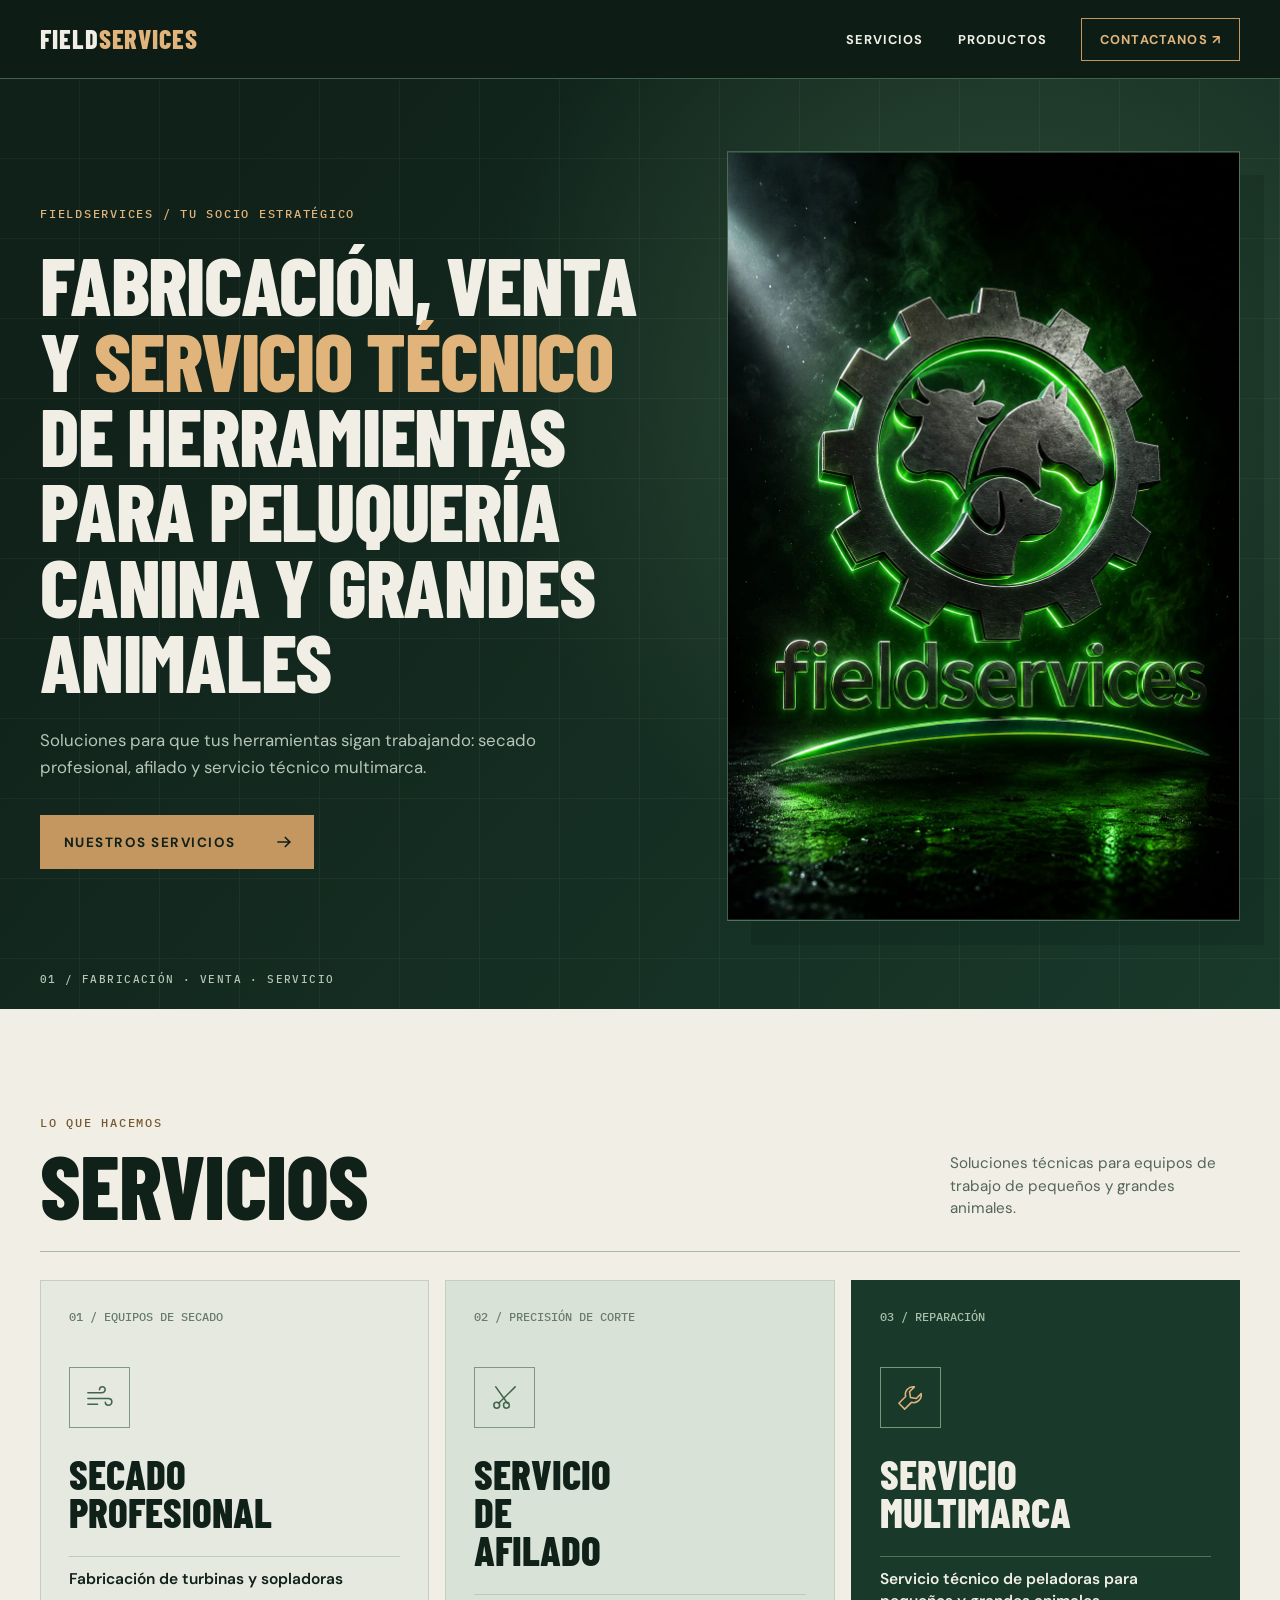
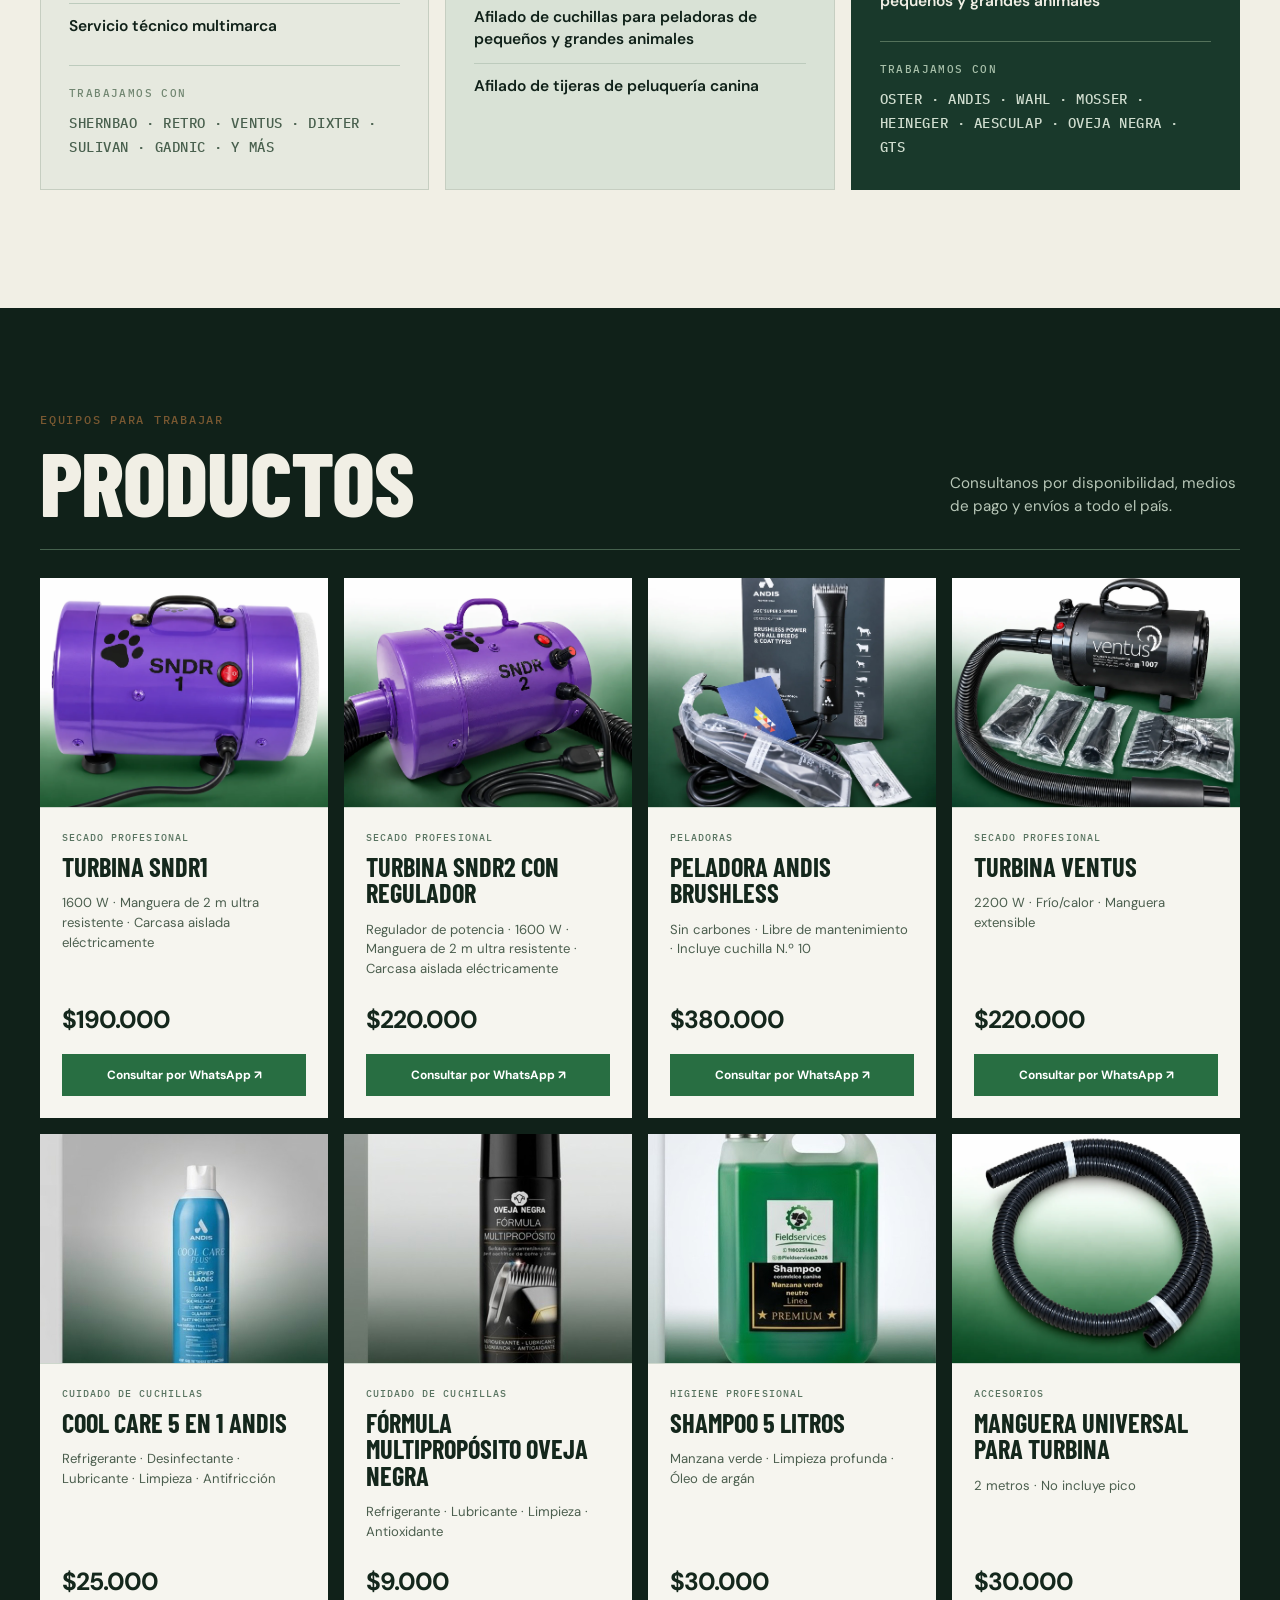
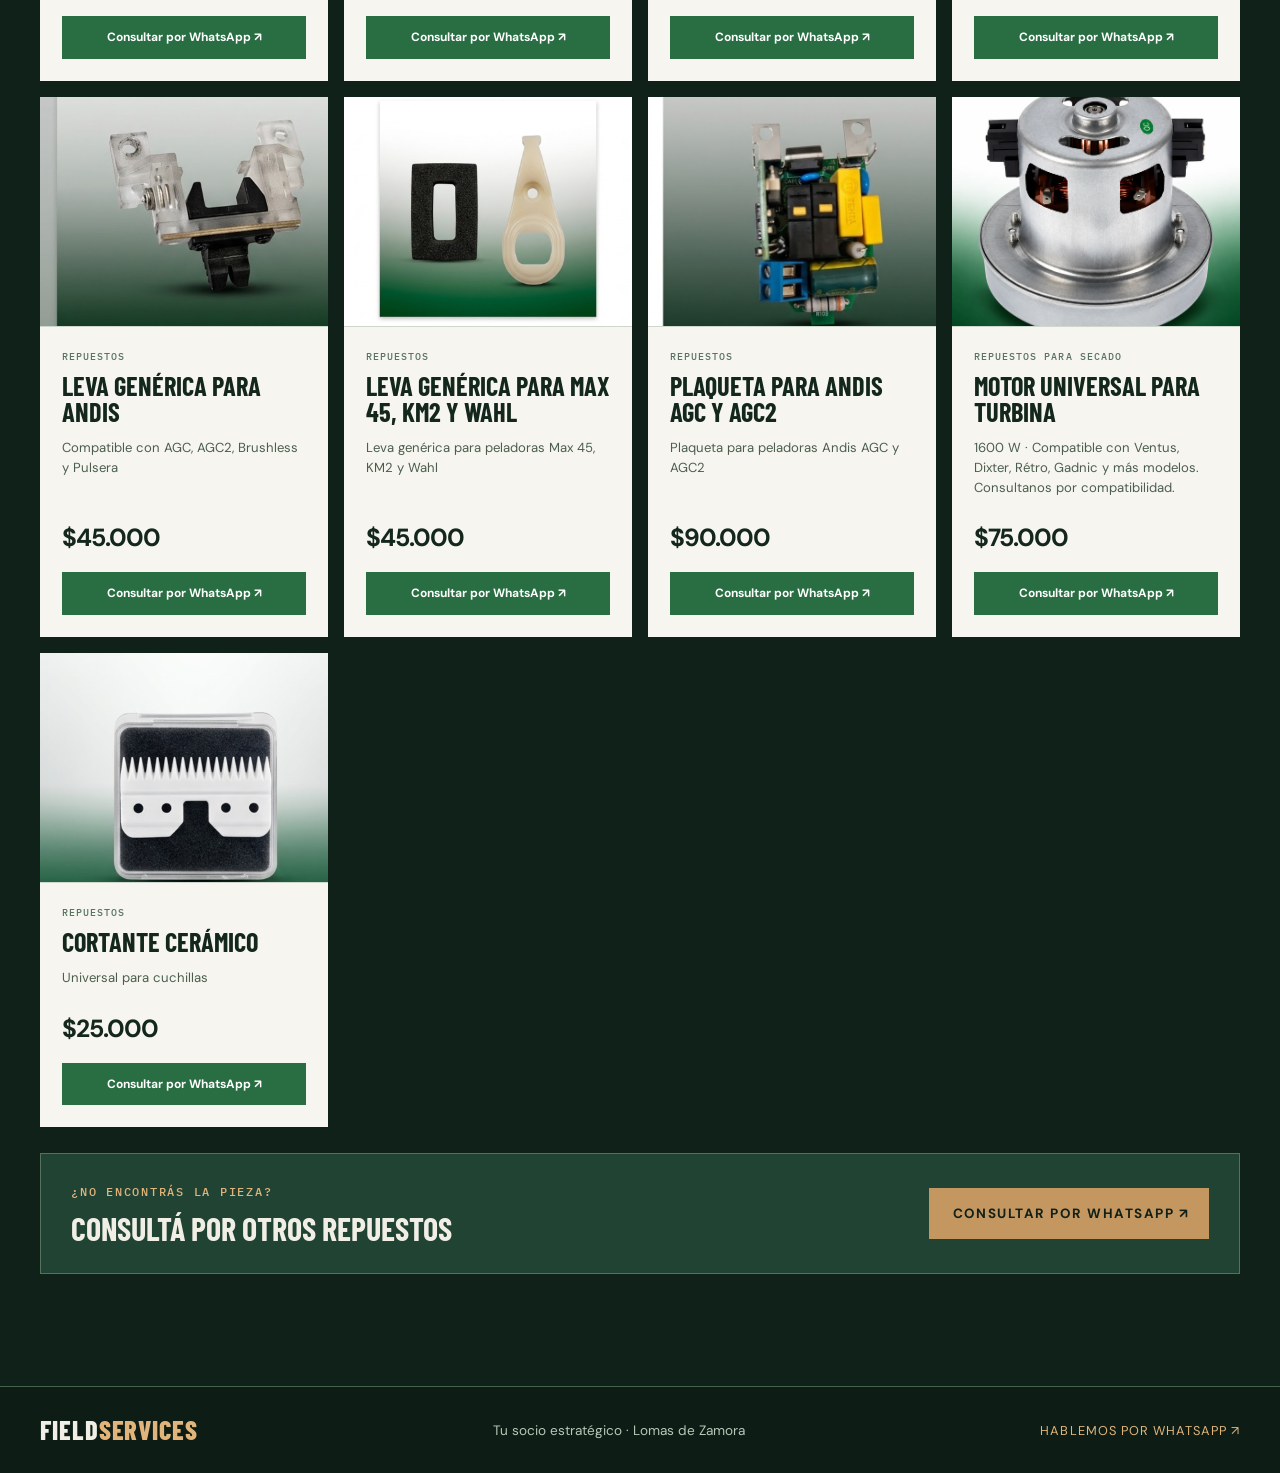
==== index.html @ 1db8ddbd "Verify FieldServices in Google Search Console" ====
<!doctype html>
<html lang="es-AR">
<head>
  <meta charset="utf-8">
  <meta name="viewport" content="width=device-width, initial-scale=1">
  <meta name="theme-color" content="#102119">
  <meta name="google-site-verification" content="t0b2E0wayZeg26c7RAsmkzkq_5gAeW8UDKBLCwWuBLI">
  <meta name="description" content="FieldServices en Lomas de Zamora: fabricación y venta de turbinas, afilado de cuchillas y tijeras, servicio técnico multimarca y productos para peluquería canina y grandes animales.">
  <title>FieldServices | Turbinas, afilado y servicio técnico en Lomas de Zamora</title>
  <link rel="canonical" href="https://fieldservicestaller.ar/">
  <meta property="og:type" content="website">
  <meta property="og:locale" content="es_AR">
  <meta property="og:site_name" content="FieldServices">
  <meta property="og:title" content="FieldServices — Tu socio estratégico">
  <meta property="og:description" content="Turbinas, afilado, servicio técnico multimarca y herramientas para peluquería canina y grandes animales.">
  <meta property="og:url" content="https://fieldservicestaller.ar/">
  <meta property="og:image" content="https://fieldservicestaller.ar/preview/hero-fieldservices.jpg">
  <link rel="preconnect" href="https://fonts.googleapis.com">
  <link rel="preconnect" href="https://fonts.gstatic.com" crossorigin>
  <link href="https://fonts.googleapis.com/css2?family=Barlow+Condensed:wght@500;600;700;800&family=DM+Sans:wght@400;500;600;700&family=IBM+Plex+Mono:wght@400;500&display=swap" rel="stylesheet">
  <style>
    :root{--dark:#102119;--forest:#18352a;--forest-2:#214334;--line:#45614d;--cream:#f1efe5;--muted:#b7c6b7;--copper:#c49760;--copper-light:#e0b47b;--wrap:1200px}
    *{box-sizing:border-box}html{scroll-behavior:smooth;scroll-padding-top:78px}body{margin:0;background:var(--dark);color:var(--cream);font-family:"DM Sans",sans-serif;-webkit-font-smoothing:antialiased}a{color:inherit;text-decoration:none}button{font:inherit}::selection{background:var(--copper);color:var(--dark)}
    .wrap{width:min(var(--wrap),calc(100% - 48px));margin:auto}.eyebrow{font:500 .73rem/1.4 "IBM Plex Mono",monospace;letter-spacing:.15em;text-transform:uppercase;color:var(--copper-light)}
    .site-header{position:sticky;top:0;z-index:50;background:#0d1d16;border-bottom:1px solid var(--line)}.header-inner{min-height:78px;display:flex;align-items:center;justify-content:space-between;gap:20px}.brand{font:800 1.65rem/1 "Barlow Condensed",sans-serif;letter-spacing:.035em;text-transform:uppercase}.brand span{color:var(--copper-light)}.header-right{display:flex;align-items:center;gap:34px}.header-right a{font-size:.8rem;font-weight:700;letter-spacing:.09em;text-transform:uppercase}.header-right a:hover{color:var(--copper-light)}.header-right .header-contact{border:1px solid var(--copper);padding:12px 18px;color:var(--copper-light)}
    .hero{overflow:hidden;position:relative;background:radial-gradient(circle at 78% 32%,#2d4b37 0%,transparent 44%),linear-gradient(130deg,#102119 15%,#19392b 100%)}.hero::before{content:"";position:absolute;inset:0;opacity:.12;background-image:linear-gradient(90deg,transparent 99%,var(--cream) 100%),linear-gradient(transparent 99%,var(--cream) 100%);background-size:80px 80px;pointer-events:none}.hero-inner{position:relative;display:grid;grid-template-columns:minmax(0,1.1fr) minmax(0,.9fr);gap:5%;align-items:center;min-height:640px;padding-block:72px 88px}.hero-copy{position:relative;z-index:1}.hero h1{font:800 clamp(3.1rem,6.4vw,6.5rem)/.92 "Barlow Condensed",sans-serif;letter-spacing:-.015em;text-transform:uppercase;max-width:760px;margin:23px 0 29px;text-wrap:balance}.hero h1 em{font-style:normal;color:var(--copper-light)}.hero-sub{font-size:1.05rem;color:var(--muted);max-width:48ch;line-height:1.6;margin:0 0 34px}.button{display:inline-flex;align-items:center;justify-content:space-between;gap:38px;background:var(--copper);color:var(--dark);padding:17px 20px 17px 24px;font-size:.84rem;font-weight:700;letter-spacing:.11em;text-transform:uppercase;transition:background .2s,transform .2s,box-shadow .2s}.button:hover{background:var(--copper-light);transform:translateY(-4px);box-shadow:0 12px 25px #0003}.button svg{width:20px;height:20px}.hero-visual{position:relative;aspect-ratio:2/3;min-height:400px;border:1px solid #77907888;overflow:hidden;background:linear-gradient(150deg,#274c38,#12261d 70%);box-shadow:24px 24px 0 #0a1c1540}.hero-visual::before,.hero-visual::after{content:"";position:absolute;border:1px solid #b8925f55;border-radius:50%;width:78%;aspect-ratio:1;left:11%;top:8%;animation:orbit 18s linear infinite}.hero-visual::after{width:55%;left:22.5%;top:20%;animation-duration:13s;animation-direction:reverse}.hero-visual img{width:100%;height:100%;object-fit:contain;display:block;position:relative;z-index:2}.hero-index{position:absolute;bottom:23px;left:0;font:500 .68rem "IBM Plex Mono",monospace;letter-spacing:.13em;color:var(--muted)}
    .services{padding:102px 0 118px;background:var(--cream);color:var(--dark)}.section-head{display:flex;justify-content:space-between;align-items:end;gap:30px;border-bottom:1px solid #a9b7a8;padding-bottom:27px;margin-bottom:28px}.section-head .eyebrow{color:#795831}.section-head h2{font:800 clamp(3.3rem,7vw,6.5rem)/.9 "Barlow Condensed",sans-serif;text-transform:uppercase;letter-spacing:-.01em;margin:12px 0 0}.section-head p{max-width:29ch;margin:0 0 4px;color:#536459;font-size:.95rem;line-height:1.5}.cards{display:grid;grid-template-columns:repeat(3,minmax(0,1fr));gap:16px}.card{position:relative;min-height:510px;background:#e6e9df;border:1px solid #c6cec1;padding:28px 28px 30px;display:flex;flex-direction:column;overflow:hidden;transition:transform .28s,background .28s,box-shadow .28s}.card:hover{transform:translateY(-8px);background:#dfe6d9;box-shadow:0 20px 35px #1e3a2920}.card::before{content:"";position:absolute;top:0;left:0;right:100%;height:5px;background:var(--copper);transition:right .45s}.card:hover::before{right:0}.card-no{font:500 .76rem "IBM Plex Mono",monospace;color:#687c69}.card-icon{width:61px;height:61px;border:1px solid #809780;display:grid;place-items:center;margin:43px 0 27px;color:#42654c}.card-icon svg{width:31px;height:31px;fill:none;stroke:currentColor;stroke-width:1.6;stroke-linecap:round;stroke-linejoin:round}.card h3{font:800 clamp(2.35rem,3.2vw,3.35rem)/.93 "Barlow Condensed",sans-serif;text-transform:uppercase;margin:0 0 25px;max-width:9ch}.service-lines{list-style:none;margin:0;padding:0}.service-lines li{border-top:1px solid #bdcbbd;padding:12px 0;font-size:.97rem;font-weight:600;line-height:1.4}.brands{border-top:1px solid #bdcbbd;margin-top:auto;padding-top:20px}.brands-label{display:block;font:500 .67rem "IBM Plex Mono",monospace;letter-spacing:.13em;text-transform:uppercase;color:#718671;margin-bottom:11px}.brands p{font:500 .86rem/1.75 "IBM Plex Mono",monospace;text-transform:uppercase;letter-spacing:.04em;color:#49604e;margin:0}.card:nth-child(2){background:#d9e2d6}.card:nth-child(3){background:#19392b;color:var(--cream);border-color:#19392b}.card:nth-child(3):hover{background:#244936}.card:nth-child(3) .card-no,.card:nth-child(3) .brands-label{color:#a8c0aa}.card:nth-child(3) .card-icon{border-color:#77967b;color:var(--copper-light)}.card:nth-child(3) .service-lines li,.card:nth-child(3) .brands{border-color:#54725b}.card:nth-child(3) .brands p{color:#d0ddcf}
    .products{padding:100px 0 112px;background:#102119;color:var(--cream)}.products .section-head{border-color:#45614d}.products .section-head p{color:var(--muted)}.product-grid{display:grid;grid-template-columns:repeat(4,minmax(0,1fr));gap:16px}.product{display:flex;flex-direction:column;background:#f6f5ef;color:#14271c;min-width:0;transition:transform .25s,box-shadow .25s}.product:hover{transform:translateY(-7px);box-shadow:0 18px 35px #0005}.product-media{height:230px;display:grid;place-items:center;position:relative;overflow:hidden;background:radial-gradient(circle at 70% 25%,#ecf1e7,#d9e3d7 70%);border-bottom:1px solid #cdd7cc}.product-media::after{content:"FIELDSERVICES";position:absolute;bottom:17px;left:17px;color:#749078;font:500 .61rem "IBM Plex Mono",monospace;letter-spacing:.15em}.product-media svg{width:70%;height:70%;fill:none;stroke:#52715b;stroke-width:2;stroke-linecap:round;stroke-linejoin:round;filter:drop-shadow(8px 10px 7px #48674833)}.product-media .clipper{width:48%}.product-media.photo img{position:absolute;width:200%;height:auto;max-width:none;left:0;top:-45%;display:block}.product-media.photo::after{display:none}.product-media.photo-max img{width:130%;left:-15%;top:-5%}.product-media.photo-plaqueta img{width:180%;left:0;top:-25%}.product-media.photo-clean img{inset:0;width:100%;height:100%;object-fit:cover}.product-body{display:flex;flex:1;flex-direction:column;padding:22px}.product-type{font:500 .65rem "IBM Plex Mono",monospace;color:#597461;letter-spacing:.1em;text-transform:uppercase;margin:0 0 10px}.product h3{font:700 1.65rem/1 "Barlow Condensed",sans-serif;text-transform:uppercase;margin:0 0 13px}.product-spec{font-size:.82rem;line-height:1.5;color:#4b5e4e;margin:0 0 24px;flex:1}.product-price{font:700 1.55rem "DM Sans",sans-serif;letter-spacing:-.04em;margin:0 0 18px}.product-cta{display:block;text-align:center;background:#286e42;color:#fff;padding:13px 10px;font-size:.75rem;font-weight:700;line-height:1.35;transition:background .2s}.product-cta:hover{background:#194f30}.product-note{font-size:.76rem;color:var(--muted);margin:22px 0 0}
    .other-parts{margin-top:26px;padding:26px 30px;display:flex;align-items:center;justify-content:space-between;gap:22px;background:#214334;border:1px solid #54725b}.other-parts h3{font:700 2rem "Barlow Condensed",sans-serif;text-transform:uppercase;margin:8px 0 0}.other-parts .button{white-space:nowrap}
    .footer{background:#0d1d16;border-top:1px solid var(--line);padding:30px 0}.footer-inner{display:flex;justify-content:space-between;align-items:center;gap:20px;flex-wrap:wrap}.footer p{color:var(--muted);font-size:.85rem;margin:0}.footer a:not(.brand){font-size:.8rem;color:var(--copper-light);text-transform:uppercase;letter-spacing:.08em}
    @keyframes orbit{to{transform:rotate(360deg)}}@media(prefers-reduced-motion:reduce){html{scroll-behavior:auto}*,*::before,*::after{animation:none!important;transition:none!important}}
    @media(max-width:1100px){.product-grid{grid-template-columns:repeat(2,minmax(0,1fr))}}
    @media(max-width:960px){.hero-inner{grid-template-columns:1fr 1fr;gap:30px;min-height:570px}.hero h1{font-size:clamp(3rem,6vw,5rem)}.cards{grid-template-columns:1fr 1fr}.card{min-height:460px}.card:last-child{grid-column:1/-1;min-height:390px}}
    @media(max-width:680px){html{scroll-padding-top:104px}.wrap{width:min(100% - 36px,var(--wrap))}.header-inner{min-height:104px;flex-wrap:wrap;align-content:center;gap:11px;padding-block:10px}.brand{font-size:1.35rem}.header-right{width:100%;gap:12px;justify-content:space-between}.header-right a{font-size:.68rem}.header-right .header-contact{padding:7px 9px;font-size:.66rem}.hero-inner{grid-template-columns:1fr;padding:51px 0 66px;gap:45px}.hero h1{font-size:clamp(3.4rem,13vw,5.5rem);margin:18px 0 23px}.hero-sub{font-size:.95rem}.hero-visual{aspect-ratio:2/3;min-height:0}.hero-index{display:none}.services{padding:72px 0 82px}.products{padding:72px 0 82px}.product-grid{gap:10px}.product-media{height:180px}.product-media.photo img{top:-30%}.product-media.photo-max img{top:-5%}.product-media.photo-plaqueta img{top:-18%}.product-media.photo-clean img{top:0}.product-body{padding:16px}.product h3{font-size:1.4rem}.product-spec{font-size:.75rem}.product-price{font-size:1.3rem}.product-cta{font-size:.68rem;padding:12px 6px}.section-head{display:block}.section-head p{margin-top:20px}.cards{grid-template-columns:1fr}.card,.card:last-child{grid-column:auto;min-height:0;padding:25px 26px 32px}.card-icon{margin:29px 0 25px}.card h3{max-width:none}.brands{margin-top:22px}.other-parts{align-items:flex-start;flex-direction:column;padding:22px}.other-parts .button{white-space:normal;width:100%}.footer-inner{align-items:flex-start;flex-direction:column}}
  </style>
</head>
<body>
  <header class="site-header">
    <div class="wrap header-inner">
      <a class="brand" href="#inicio" aria-label="FieldServices, inicio">FIELD<span>SERVICES</span></a>
      <nav class="header-right" aria-label="Navegación principal">
        <a href="#servicios">Servicios</a><a href="#productos">Productos</a>
        <a class="header-contact" href="https://wa.me/5491160251484" target="_blank" rel="noopener noreferrer">Contactanos ↗</a>
      </nav>
    </div>
  </header>
  <main>
    <section class="hero" id="inicio" aria-labelledby="titulo-principal">
      <div class="wrap hero-inner">
        <div class="hero-copy">
          <span class="eyebrow">FieldServices / Tu socio estratégico</span>
          <h1 id="titulo-principal">Fabricación, venta y <em>servicio técnico</em> de herramientas para peluquería canina y grandes animales</h1>
          <p class="hero-sub">Soluciones para que tus herramientas sigan trabajando: secado profesional, afilado y servicio técnico multimarca.</p>
          <a class="button" href="#servicios">Nuestros servicios <svg viewBox="0 0 24 24" fill="none" stroke="currentColor" stroke-width="2" aria-hidden="true"><path d="M4 12h15m-6-6 6 6-6 6"/></svg></a>
        </div>
        <div class="hero-visual">
          <img src="preview/hero-fieldservices.jpg" alt="Logo de FieldServices con un engranaje y siluetas de animales" width="1024" height="1536">
        </div>
        <span class="hero-index" aria-hidden="true">01 / FABRICACIÓN · VENTA · SERVICIO</span>
      </div>
    </section>
    <section class="services" id="servicios" aria-labelledby="titulo-servicios">
      <div class="wrap">
        <div class="section-head"><div><span class="eyebrow">Lo que hacemos</span><h2 id="titulo-servicios">Servicios</h2></div><p>Soluciones técnicas para equipos de trabajo de pequeños y grandes animales.</p></div>
        <div class="cards">
          <article class="card"><span class="card-no">01 / EQUIPOS DE SECADO</span><div class="card-icon" aria-hidden="true"><svg viewBox="0 0 32 32"><path d="M4 11h14c5 0 5-6 1-6-2 0-3 1-3 3M4 17h21c5 0 5 7 0 7-2 0-3-1-3-3M4 23h10"/></svg></div><h3>Secado profesional</h3><ul class="service-lines"><li>Fabricación de turbinas y sopladoras</li><li>Servicio técnico multimarca</li></ul><div class="brands"><span class="brands-label">Trabajamos con</span><p>Shernbao · Retro · Ventus · Dixter · Sulivan · Gadnic · y más</p></div></article>
          <article class="card"><span class="card-no">02 / PRECISIÓN DE CORTE</span><div class="card-icon" aria-hidden="true"><svg viewBox="0 0 32 32"><circle cx="8" cy="24" r="3"/><circle cx="18" cy="24" r="3"/><path d="M10 22 27 5M19 22 7 5M23 9l4-4"/></svg></div><h3>Servicio de afilado</h3><ul class="service-lines"><li>Afilado de cuchillas para peladoras de pequeños y grandes animales</li><li>Afilado de tijeras de peluquería canina</li></ul></article>
          <article class="card"><span class="card-no">03 / REPARACIÓN</span><div class="card-icon" aria-hidden="true"><svg viewBox="0 0 32 32"><path d="M20 5a8 8 0 0 0-9 10L4 22l6 6 7-7a8 8 0 0 0 10-9l-5 5-6-1-1-6z"/></svg></div><h3>Servicio multimarca</h3><ul class="service-lines"><li>Servicio técnico de peladoras para pequeños y grandes animales</li></ul><div class="brands"><span class="brands-label">Trabajamos con</span><p>Oster · Andis · Wahl · Mosser · Heineger · Aesculap · Oveja Negra · GTS</p></div></article>
        </div>
      </div>
    </section>
    <section class="products" id="productos" aria-labelledby="titulo-productos">
      <div class="wrap">
        <div class="section-head"><div><span class="eyebrow">Equipos para trabajar</span><h2 id="titulo-productos">Productos</h2></div><p>Consultanos por disponibilidad, medios de pago y envíos a todo el país.</p></div>
        <div class="product-grid">
          <article class="product"><div class="product-media photo photo-clean" role="img" aria-label="Foto de Turbina SNDR1"><img src="preview/productos/turbina-sndr1.webp" alt="" loading="lazy" width="1254" height="1254"></div><div class="product-body"><p class="product-type">Secado profesional</p><h3>Turbina SNDR1</h3><p class="product-spec">1600 W · Manguera de 2 m ultra resistente · Carcasa aislada eléctricamente</p><p class="product-price">$190.000</p><a class="product-cta" href="https://wa.me/5491160251484?text=Hola%2C%20quiero%20consultar%20por%20la%20Turbina%20SNDR1%20de%20%24190.000" target="_blank" rel="noopener noreferrer">Consultar por WhatsApp ↗</a></div></article>
          <article class="product"><div class="product-media photo photo-clean" role="img" aria-label="Foto de Turbina SNDR2 con regulador"><img src="preview/productos/turbina-sndr-regulador.webp" alt="" loading="lazy" width="1254" height="1254"></div><div class="product-body"><p class="product-type">Secado profesional</p><h3>Turbina SNDR2 con regulador</h3><p class="product-spec">Regulador de potencia · 1600 W · Manguera de 2 m ultra resistente · Carcasa aislada eléctricamente</p><p class="product-price">$220.000</p><a class="product-cta" href="https://wa.me/5491160251484?text=Hola%2C%20quiero%20consultar%20por%20la%20Turbina%20SNDR2%20con%20regulador%20de%20%24220.000" target="_blank" rel="noopener noreferrer">Consultar por WhatsApp ↗</a></div></article>
          <article class="product"><div class="product-media photo photo-clean" role="img" aria-label="Foto de Peladora Andis Brushless"><img src="preview/productos/peladora-andis-brushless.webp" alt="" loading="lazy" width="1254" height="1254"></div><div class="product-body"><p class="product-type">Peladoras</p><h3>Peladora Andis Brushless</h3><p class="product-spec">Sin carbones · Libre de mantenimiento · Incluye cuchilla N.º 10</p><p class="product-price">$380.000</p><a class="product-cta" href="https://wa.me/5491160251484?text=Hola%2C%20quiero%20consultar%20por%20la%20Peladora%20Andis%20Brushless%20de%20%24380.000" target="_blank" rel="noopener noreferrer">Consultar por WhatsApp ↗</a></div></article>
          <article class="product"><div class="product-media photo photo-clean" role="img" aria-label="Foto de Turbina Ventus"><img src="preview/productos/turbina-ventus.webp" alt="" loading="lazy" width="1254" height="1254"></div><div class="product-body"><p class="product-type">Secado profesional</p><h3>Turbina Ventus</h3><p class="product-spec">2200 W · Frío/calor · Manguera extensible</p><p class="product-price">$220.000</p><a class="product-cta" href="https://wa.me/5491160251484?text=Hola%2C%20quiero%20consultar%20por%20la%20Turbina%20Ventus%20de%20%24220.000" target="_blank" rel="noopener noreferrer">Consultar por WhatsApp ↗</a></div></article>
          <article class="product"><div class="product-media photo" role="img" aria-label="Imagen de Cool Care 5 en 1 Andis"><img src="preview/productos/cool-care-andis.jpg" alt="" loading="lazy" width="1152" height="1536"></div><div class="product-body"><p class="product-type">Cuidado de cuchillas</p><h3>Cool Care 5 en 1 Andis</h3><p class="product-spec">Refrigerante · Desinfectante · Lubricante · Limpieza · Antifricción</p><p class="product-price">$25.000</p><a class="product-cta" href="https://wa.me/5491160251484?text=Hola%2C%20quiero%20consultar%20por%20Cool%20Care%205%20en%201%20Andis%20de%20%2425.000" target="_blank" rel="noopener noreferrer">Consultar por WhatsApp ↗</a></div></article>
          <article class="product"><div class="product-media photo" role="img" aria-label="Imagen de Fórmula multipropósito Oveja Negra"><img src="preview/productos/formula-oveja-negra.jpg" alt="" loading="lazy" width="1152" height="1536"></div><div class="product-body"><p class="product-type">Cuidado de cuchillas</p><h3>Fórmula multipropósito Oveja Negra</h3><p class="product-spec">Refrigerante · Lubricante · Limpieza · Antioxidante</p><p class="product-price">$9.000</p><a class="product-cta" href="https://wa.me/5491160251484?text=Hola%2C%20quiero%20consultar%20por%20F%C3%B3rmula%20multiprop%C3%B3sito%20Oveja%20Negra%20de%20%249.000" target="_blank" rel="noopener noreferrer">Consultar por WhatsApp ↗</a></div></article>
          <article class="product"><div class="product-media photo" role="img" aria-label="Imagen de Shampoo 5 litros"><img src="preview/productos/shampoo-5-litros.jpg" alt="" loading="lazy" width="1152" height="1536"></div><div class="product-body"><p class="product-type">Higiene profesional</p><h3>Shampoo 5 litros</h3><p class="product-spec">Manzana verde · Limpieza profunda · Óleo de argán</p><p class="product-price">$30.000</p><a class="product-cta" href="https://wa.me/5491160251484?text=Hola%2C%20quiero%20consultar%20por%20Shampoo%205%20litros%20de%20%2430.000" target="_blank" rel="noopener noreferrer">Consultar por WhatsApp ↗</a></div></article>
          <article class="product"><div class="product-media photo photo-clean" role="img" aria-label="Foto de Manguera universal para turbina"><img src="preview/productos/manguera-universal.webp" alt="" loading="lazy" width="1254" height="1254"></div><div class="product-body"><p class="product-type">Accesorios</p><h3>Manguera universal para turbina</h3><p class="product-spec">2 metros · No incluye pico</p><p class="product-price">$30.000</p><a class="product-cta" href="https://wa.me/5491160251484?text=Hola%2C%20quiero%20consultar%20por%20Manguera%20universal%20para%20turbina%20de%20%2430.000" target="_blank" rel="noopener noreferrer">Consultar por WhatsApp ↗</a></div></article>
          <article class="product"><div class="product-media photo" role="img" aria-label="Imagen de Leva genérica para Andis"><img src="preview/productos/leva-andis-agc.jpg" alt="" loading="lazy" width="1152" height="1536"></div><div class="product-body"><p class="product-type">Repuestos</p><h3>Leva genérica para Andis</h3><p class="product-spec">Compatible con AGC, AGC2, Brushless y Pulsera</p><p class="product-price">$45.000</p><a class="product-cta" href="https://wa.me/5491160251484?text=Hola%2C%20quiero%20consultar%20por%20Leva%20gen%C3%A9rica%20para%20Andis%20de%20%2445.000" target="_blank" rel="noopener noreferrer">Consultar por WhatsApp ↗</a></div></article>
          <article class="product"><div class="product-media photo photo-max" role="img" aria-label="Imagen de Leva genérica para Max 45, KM2 y Wahl"><img src="preview/productos/leva-max45.jpg" alt="" loading="lazy" width="1152" height="1536"></div><div class="product-body"><p class="product-type">Repuestos</p><h3>Leva genérica para Max 45, KM2 y Wahl</h3><p class="product-spec">Leva genérica para peladoras Max 45, KM2 y Wahl</p><p class="product-price">$45.000</p><a class="product-cta" href="https://wa.me/5491160251484?text=Hola%2C%20quiero%20consultar%20por%20Leva%20gen%C3%A9rica%20para%20Max%2045%2C%20KM2%20y%20Wahl%20de%20%2445.000" target="_blank" rel="noopener noreferrer">Consultar por WhatsApp ↗</a></div></article>
          <article class="product"><div class="product-media photo photo-plaqueta" role="img" aria-label="Imagen de Plaqueta para Andis AGC y AGC2"><img src="preview/productos/plaqueta-andis-agc.jpg" alt="" loading="lazy" width="1152" height="1536"></div><div class="product-body"><p class="product-type">Repuestos</p><h3>Plaqueta para Andis AGC y AGC2</h3><p class="product-spec">Plaqueta para peladoras Andis AGC y AGC2</p><p class="product-price">$90.000</p><a class="product-cta" href="https://wa.me/5491160251484?text=Hola%2C%20quiero%20consultar%20por%20Plaqueta%20para%20Andis%20AGC%20y%20AGC2%20de%20%2490.000" target="_blank" rel="noopener noreferrer">Consultar por WhatsApp ↗</a></div></article>
          <article class="product"><div class="product-media photo photo-clean" role="img" aria-label="Foto de motor universal para turbina"><img src="preview/productos/motor-universal-turbina.webp" alt="" loading="lazy" width="1254" height="1254"></div><div class="product-body"><p class="product-type">Repuestos para secado</p><h3>Motor universal para turbina</h3><p class="product-spec">1600 W · Compatible con Ventus, Dixter, Rétro, Gadnic y más modelos. Consultanos por compatibilidad.</p><p class="product-price">$75.000</p><a class="product-cta" href="https://wa.me/5491160251484?text=Hola%2C%20quiero%20consultar%20por%20el%20motor%20universal%20para%20turbina%20de%201600%20W%20de%20%2475.000" target="_blank" rel="noopener noreferrer">Consultar por WhatsApp ↗</a></div></article>
          <article class="product"><div class="product-media photo" role="img" aria-label="Imagen de Cortante cerámico"><img src="preview/productos/cortante-ceramico.jpg" alt="" loading="lazy" width="1152" height="1536"></div><div class="product-body"><p class="product-type">Repuestos</p><h3>Cortante cerámico</h3><p class="product-spec">Universal para cuchillas</p><p class="product-price">$25.000</p><a class="product-cta" href="https://wa.me/5491160251484?text=Hola%2C%20quiero%20consultar%20por%20el%20Cortante%20cer%C3%A1mico%20universal%20de%20%2425.000" target="_blank" rel="noopener noreferrer">Consultar por WhatsApp ↗</a></div></article>
        </div>
        <div class="other-parts"><div><span class="eyebrow">¿No encontrás la pieza?</span><h3>Consultá por otros repuestos</h3></div><a class="button" href="https://wa.me/5491160251484?text=Hola%2C%20quiero%20consultar%20por%20otros%20repuestos" target="_blank" rel="noopener noreferrer">Consultar por WhatsApp ↗</a></div>
        
      </div>
    </section>
  </main>
  <footer class="footer"><div class="wrap footer-inner"><a class="brand" href="#inicio">FIELD<span>SERVICES</span></a><p>Tu socio estratégico · Lomas de Zamora</p><a href="https://wa.me/5491160251484" target="_blank" rel="noopener noreferrer">Hablemos por WhatsApp ↗</a></div></footer>
</body>
</html>
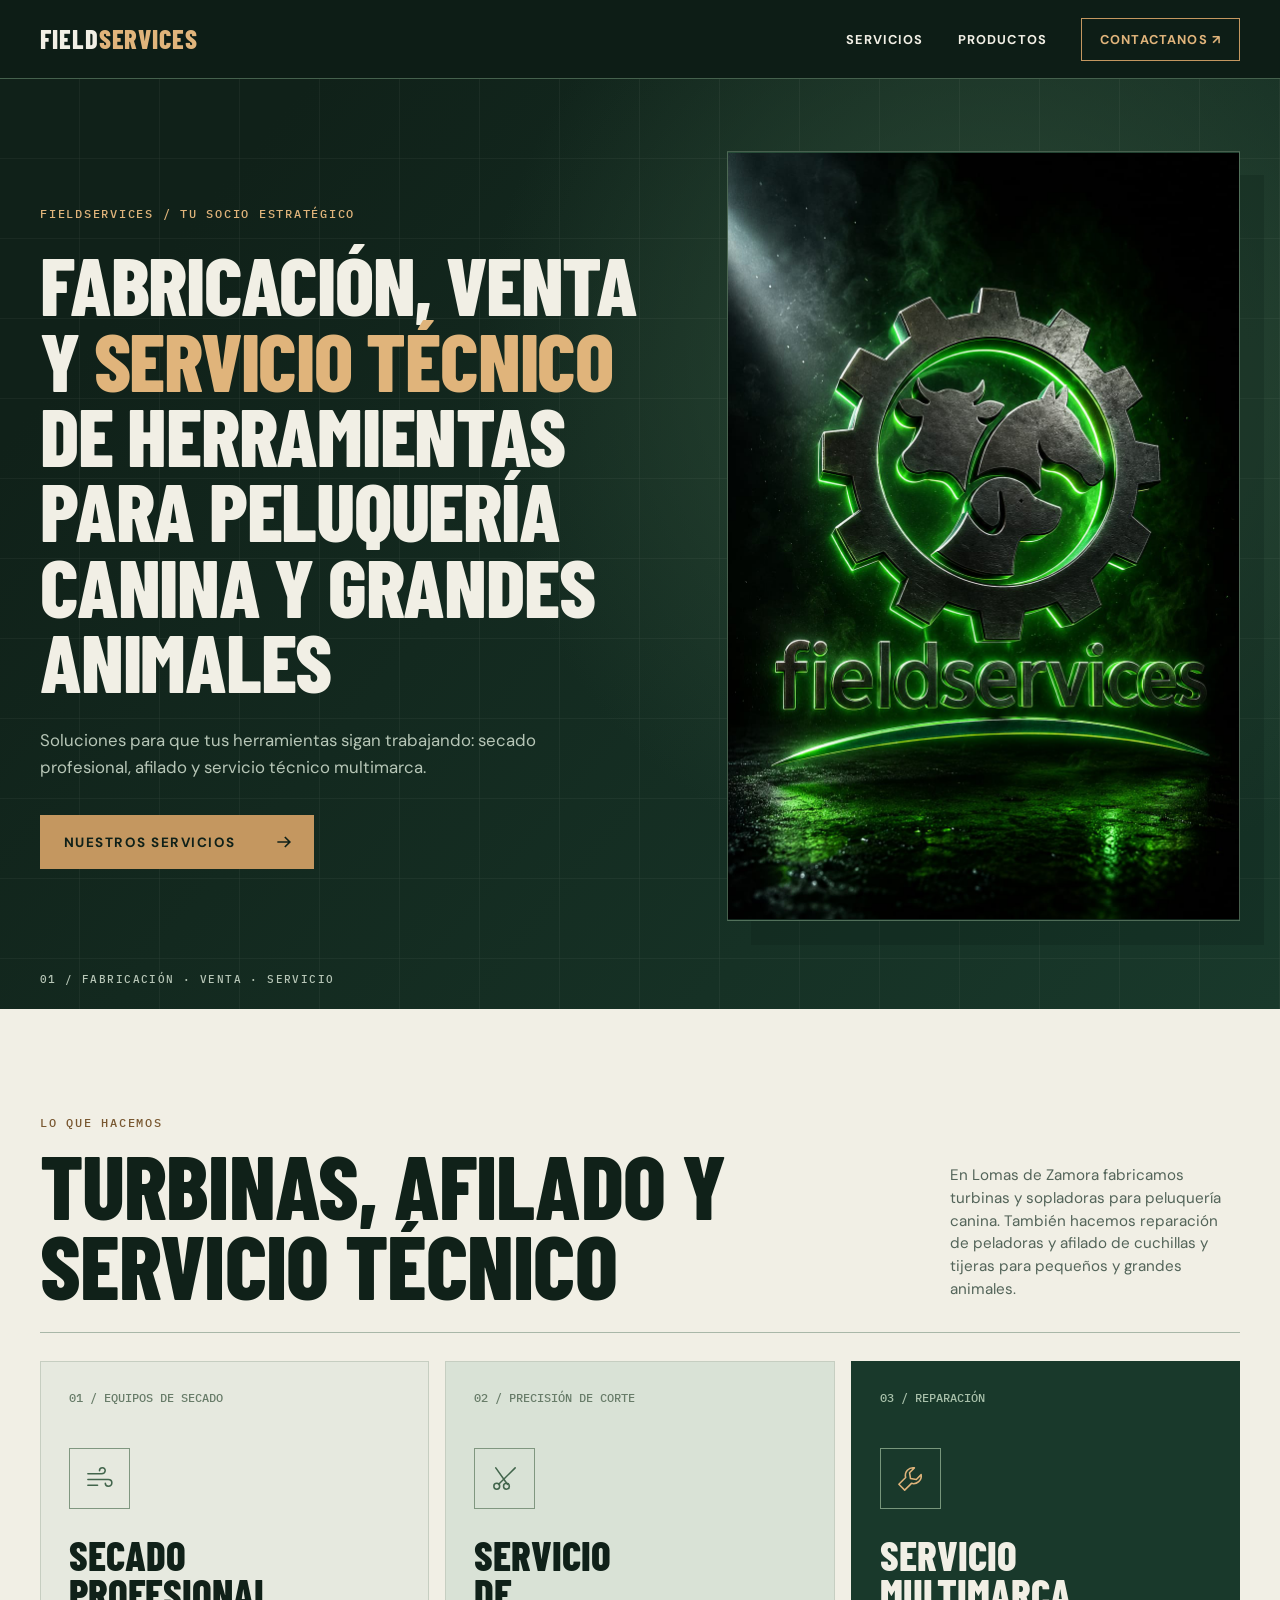
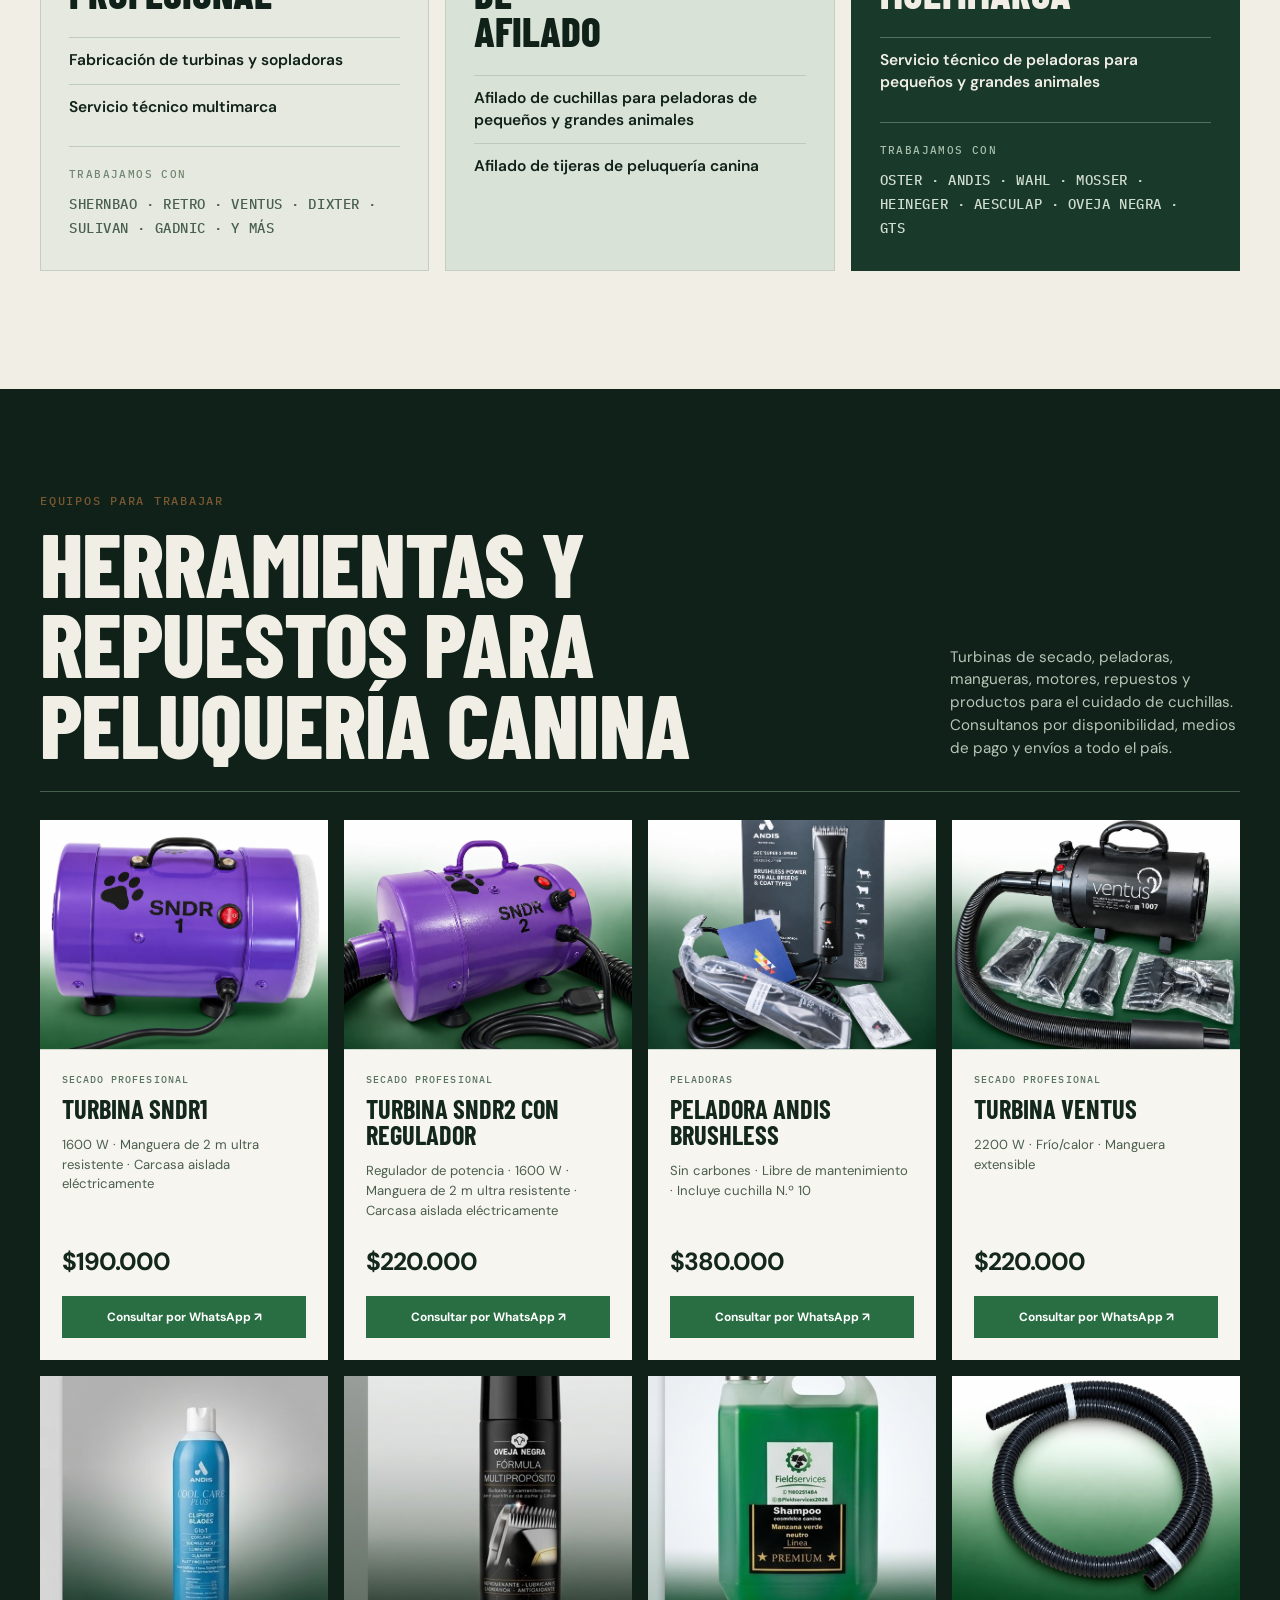
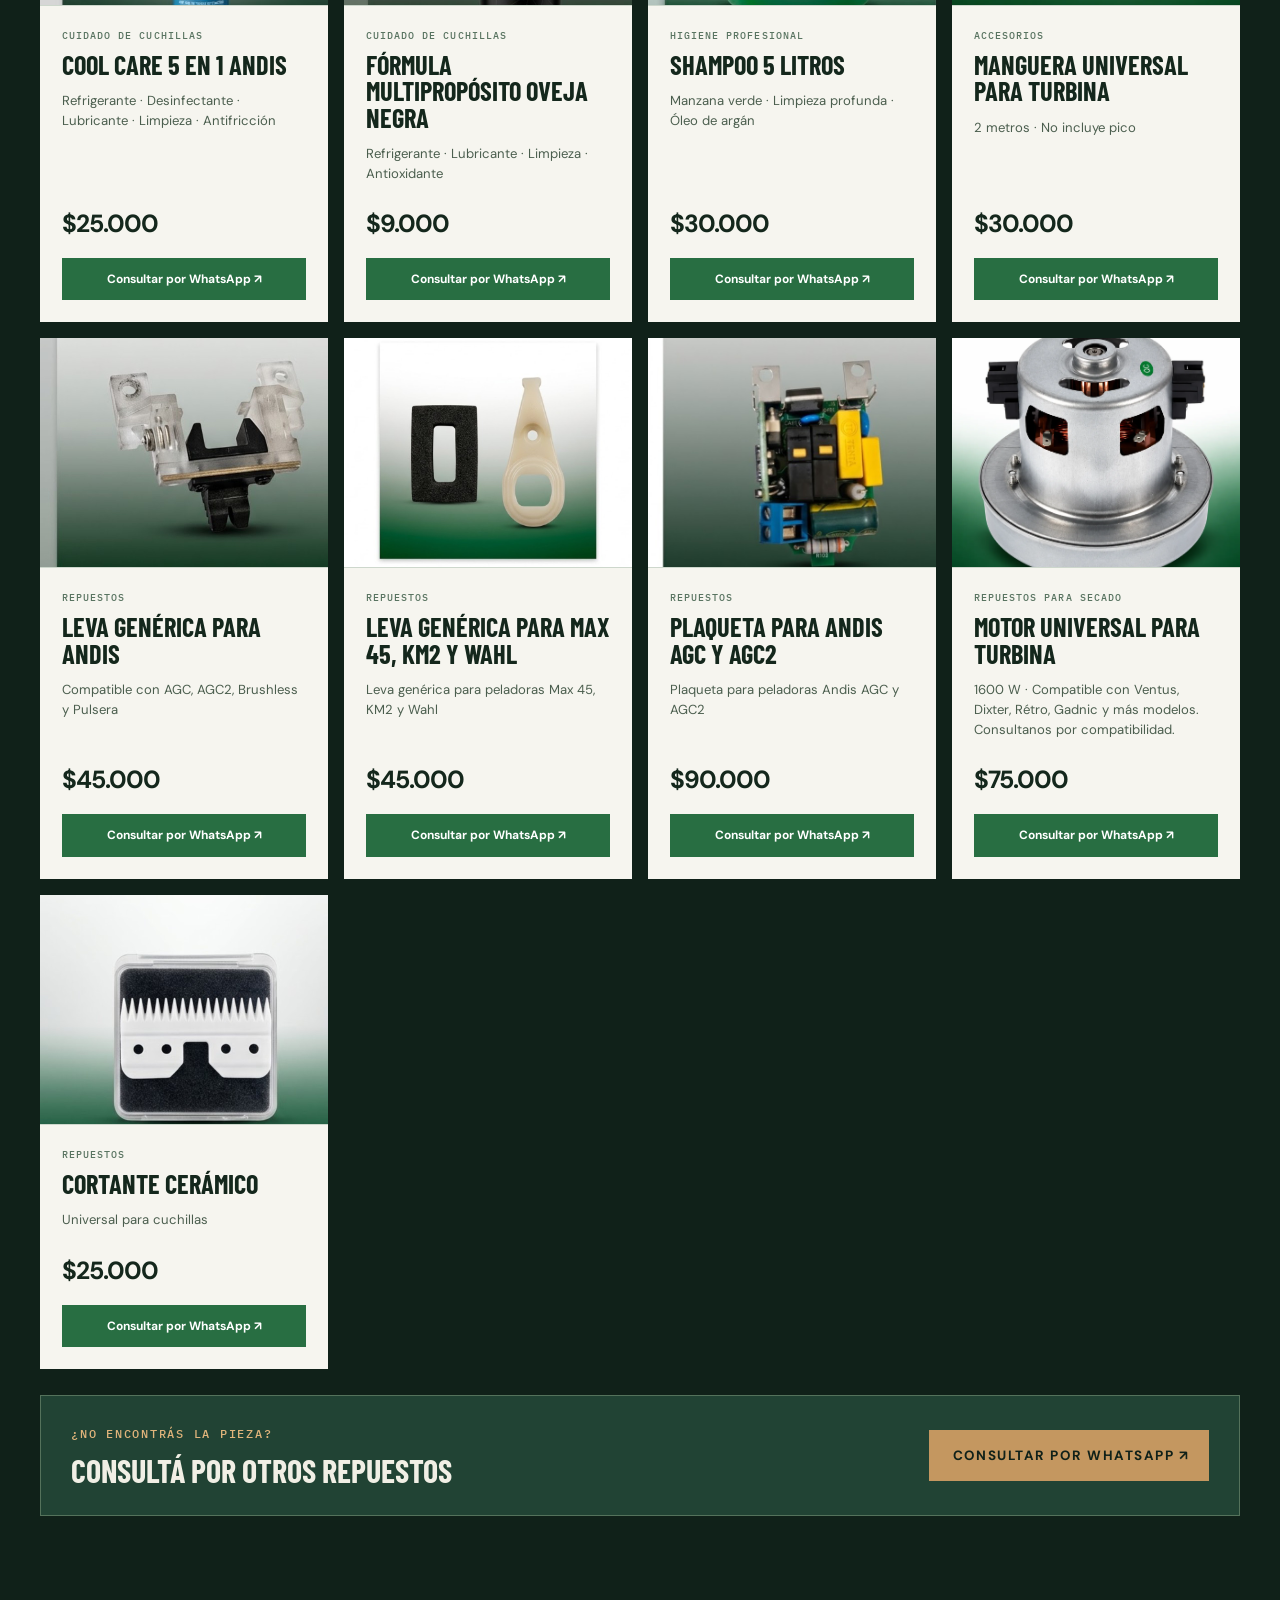
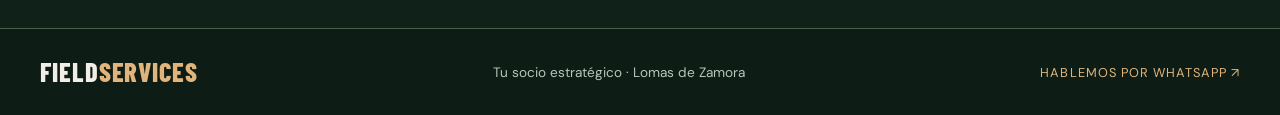
==== commit e04f3eaa: "Clarify FieldServices services and products for search" ====
--- a/index.html
+++ b/index.html
@@ -15,6 +15,30 @@
   <meta property="og:description" content="Turbinas, afilado, servicio técnico multimarca y herramientas para peluquería canina y grandes animales.">
   <meta property="og:url" content="https://fieldservicestaller.ar/">
   <meta property="og:image" content="https://fieldservicestaller.ar/preview/hero-fieldservices.jpg">
+  <script type="application/ld+json">
+  {
+    "@context": "https://schema.org",
+    "@graph": [
+      {
+        "@type": "Organization",
+        "@id": "https://fieldservicestaller.ar/#organizacion",
+        "name": "FieldServices",
+        "url": "https://fieldservicestaller.ar/",
+        "description": "Fabricación y venta de turbinas para peluquería canina, afilado de cuchillas y tijeras y servicio técnico multimarca de peladoras y equipos de secado.",
+        "telephone": "+54 9 11 6025-1484",
+        "logo": "https://fieldservicestaller.ar/preview/hero-fieldservices.jpg"
+      },
+      {
+        "@type": "WebSite",
+        "@id": "https://fieldservicestaller.ar/#sitio",
+        "url": "https://fieldservicestaller.ar/",
+        "name": "FieldServices",
+        "publisher": { "@id": "https://fieldservicestaller.ar/#organizacion" },
+        "inLanguage": "es-AR"
+      }
+    ]
+  }
+  </script>
   <link rel="preconnect" href="https://fonts.googleapis.com">
   <link rel="preconnect" href="https://fonts.gstatic.com" crossorigin>
   <link href="https://fonts.googleapis.com/css2?family=Barlow+Condensed:wght@500;600;700;800&family=DM+Sans:wght@400;500;600;700&family=IBM+Plex+Mono:wght@400;500&display=swap" rel="stylesheet">
@@ -61,7 +85,7 @@
     </section>
     <section class="services" id="servicios" aria-labelledby="titulo-servicios">
       <div class="wrap">
-        <div class="section-head"><div><span class="eyebrow">Lo que hacemos</span><h2 id="titulo-servicios">Servicios</h2></div><p>Soluciones técnicas para equipos de trabajo de pequeños y grandes animales.</p></div>
+        <div class="section-head"><div><span class="eyebrow">Lo que hacemos</span><h2 id="titulo-servicios">Turbinas, afilado y servicio técnico</h2></div><p>En Lomas de Zamora fabricamos turbinas y sopladoras para peluquería canina. También hacemos reparación de peladoras y afilado de cuchillas y tijeras para pequeños y grandes animales.</p></div>
         <div class="cards">
           <article class="card"><span class="card-no">01 / EQUIPOS DE SECADO</span><div class="card-icon" aria-hidden="true"><svg viewBox="0 0 32 32"><path d="M4 11h14c5 0 5-6 1-6-2 0-3 1-3 3M4 17h21c5 0 5 7 0 7-2 0-3-1-3-3M4 23h10"/></svg></div><h3>Secado profesional</h3><ul class="service-lines"><li>Fabricación de turbinas y sopladoras</li><li>Servicio técnico multimarca</li></ul><div class="brands"><span class="brands-label">Trabajamos con</span><p>Shernbao · Retro · Ventus · Dixter · Sulivan · Gadnic · y más</p></div></article>
           <article class="card"><span class="card-no">02 / PRECISIÓN DE CORTE</span><div class="card-icon" aria-hidden="true"><svg viewBox="0 0 32 32"><circle cx="8" cy="24" r="3"/><circle cx="18" cy="24" r="3"/><path d="M10 22 27 5M19 22 7 5M23 9l4-4"/></svg></div><h3>Servicio de afilado</h3><ul class="service-lines"><li>Afilado de cuchillas para peladoras de pequeños y grandes animales</li><li>Afilado de tijeras de peluquería canina</li></ul></article>
@@ -71,7 +95,7 @@
     </section>
     <section class="products" id="productos" aria-labelledby="titulo-productos">
       <div class="wrap">
-        <div class="section-head"><div><span class="eyebrow">Equipos para trabajar</span><h2 id="titulo-productos">Productos</h2></div><p>Consultanos por disponibilidad, medios de pago y envíos a todo el país.</p></div>
+        <div class="section-head"><div><span class="eyebrow">Equipos para trabajar</span><h2 id="titulo-productos">Herramientas y repuestos para peluquería canina</h2></div><p>Turbinas de secado, peladoras, mangueras, motores, repuestos y productos para el cuidado de cuchillas. Consultanos por disponibilidad, medios de pago y envíos a todo el país.</p></div>
         <div class="product-grid">
           <article class="product"><div class="product-media photo photo-clean" role="img" aria-label="Foto de Turbina SNDR1"><img src="preview/productos/turbina-sndr1.webp" alt="" loading="lazy" width="1254" height="1254"></div><div class="product-body"><p class="product-type">Secado profesional</p><h3>Turbina SNDR1</h3><p class="product-spec">1600 W · Manguera de 2 m ultra resistente · Carcasa aislada eléctricamente</p><p class="product-price">$190.000</p><a class="product-cta" href="https://wa.me/5491160251484?text=Hola%2C%20quiero%20consultar%20por%20la%20Turbina%20SNDR1%20de%20%24190.000" target="_blank" rel="noopener noreferrer">Consultar por WhatsApp ↗</a></div></article>
           <article class="product"><div class="product-media photo photo-clean" role="img" aria-label="Foto de Turbina SNDR2 con regulador"><img src="preview/productos/turbina-sndr-regulador.webp" alt="" loading="lazy" width="1254" height="1254"></div><div class="product-body"><p class="product-type">Secado profesional</p><h3>Turbina SNDR2 con regulador</h3><p class="product-spec">Regulador de potencia · 1600 W · Manguera de 2 m ultra resistente · Carcasa aislada eléctricamente</p><p class="product-price">$220.000</p><a class="product-cta" href="https://wa.me/5491160251484?text=Hola%2C%20quiero%20consultar%20por%20la%20Turbina%20SNDR2%20con%20regulador%20de%20%24220.000" target="_blank" rel="noopener noreferrer">Consultar por WhatsApp ↗</a></div></article>
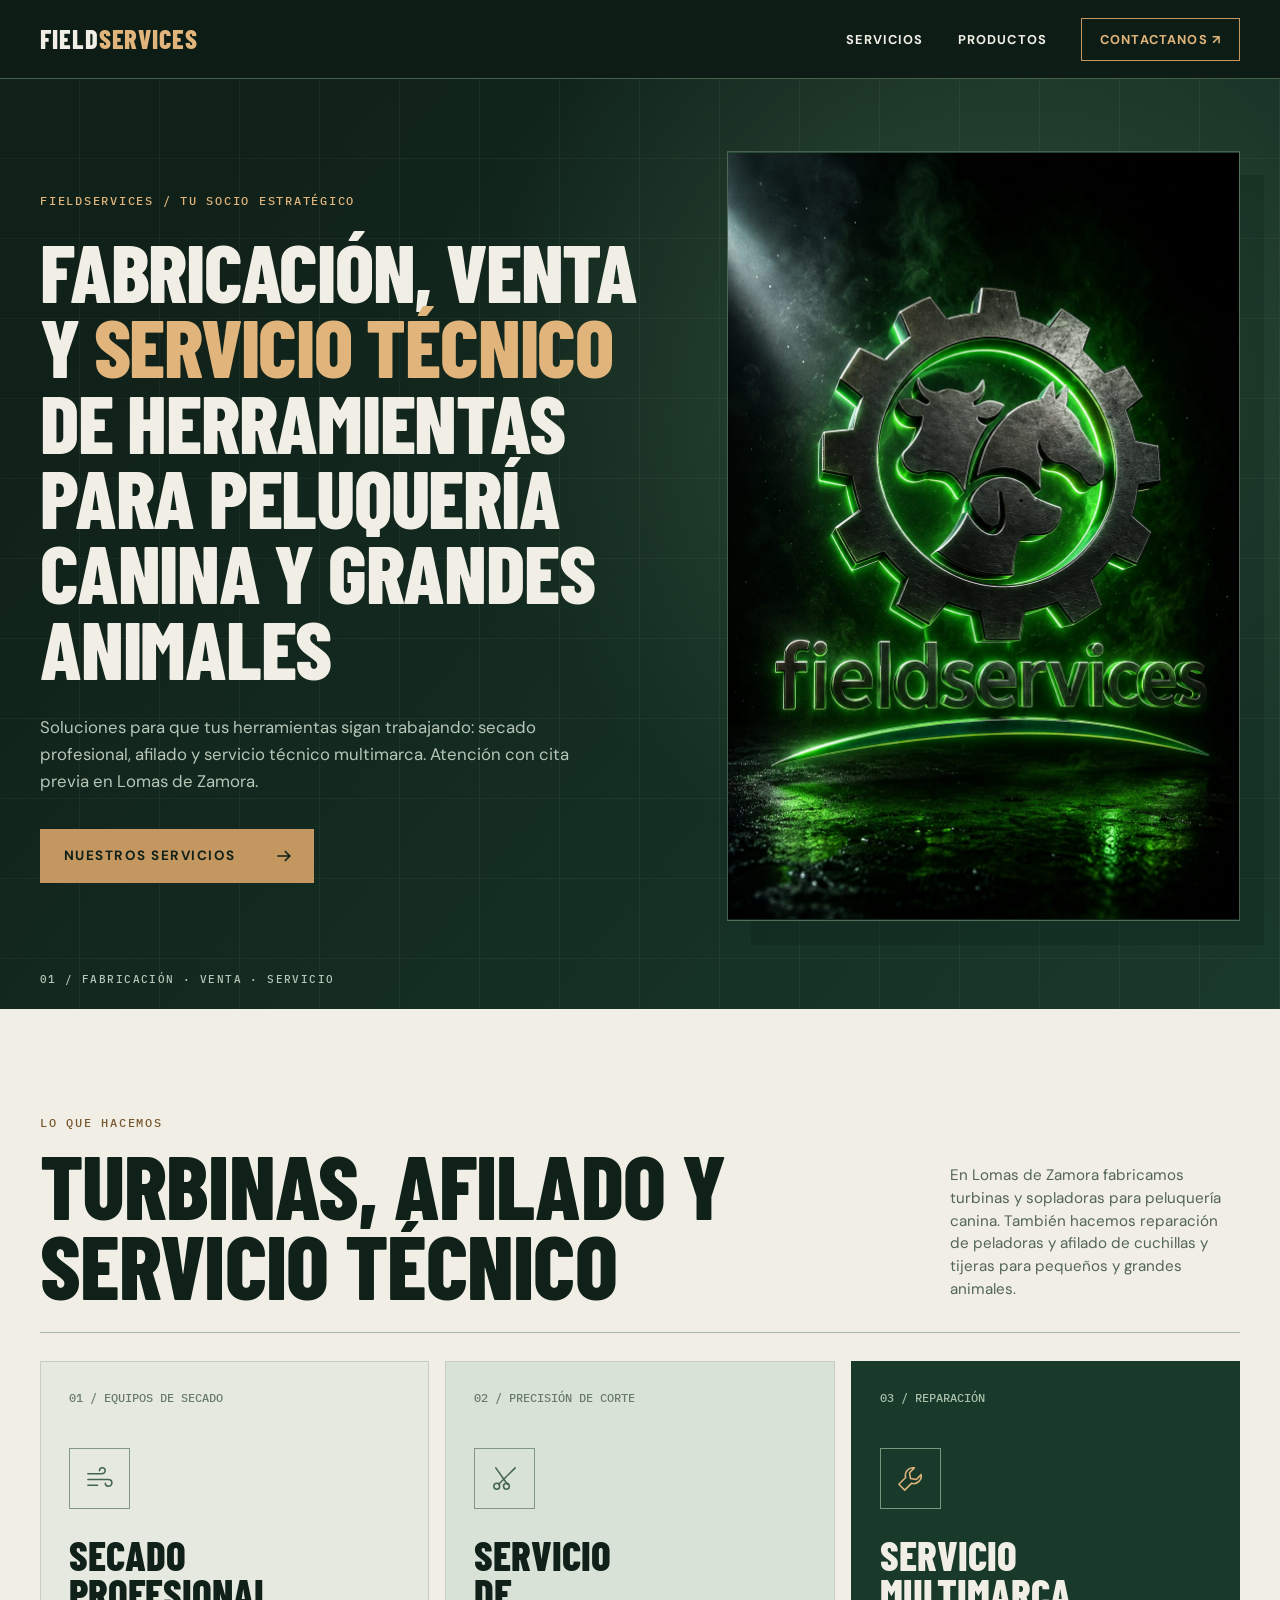
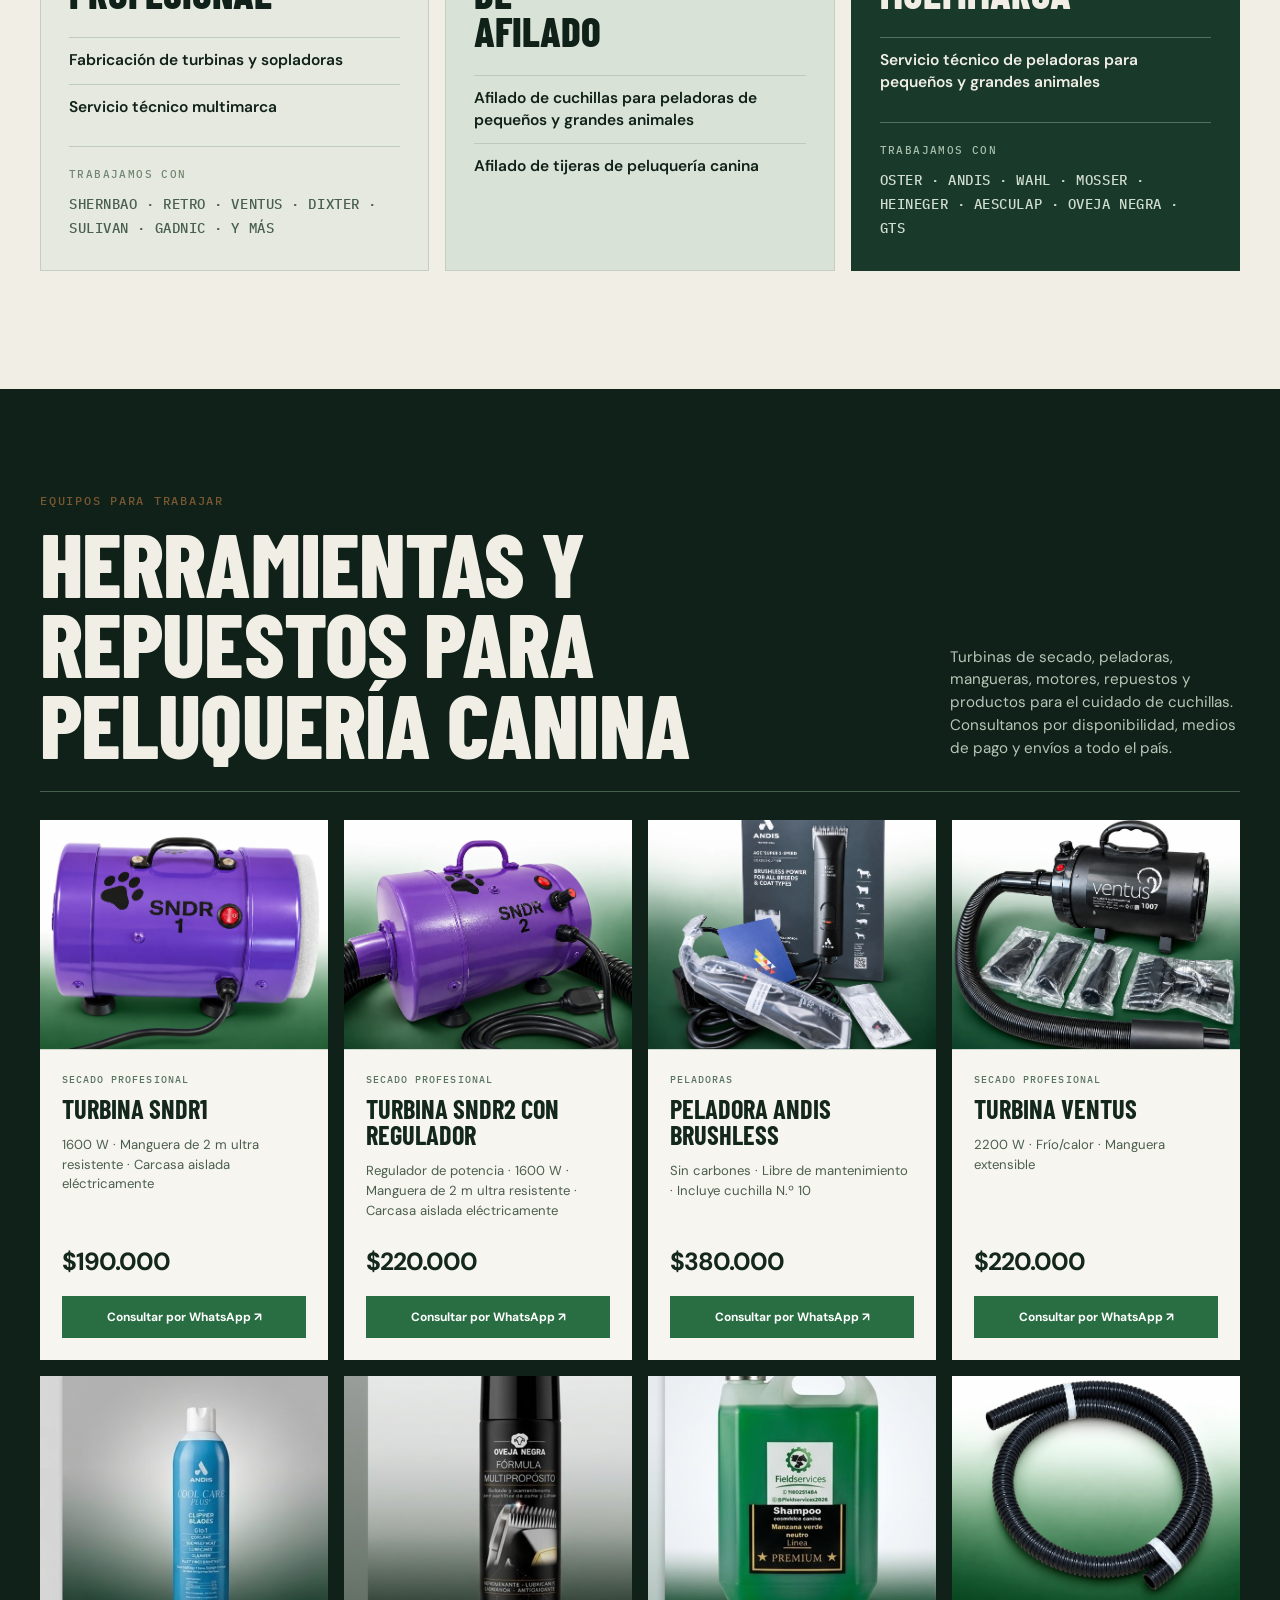
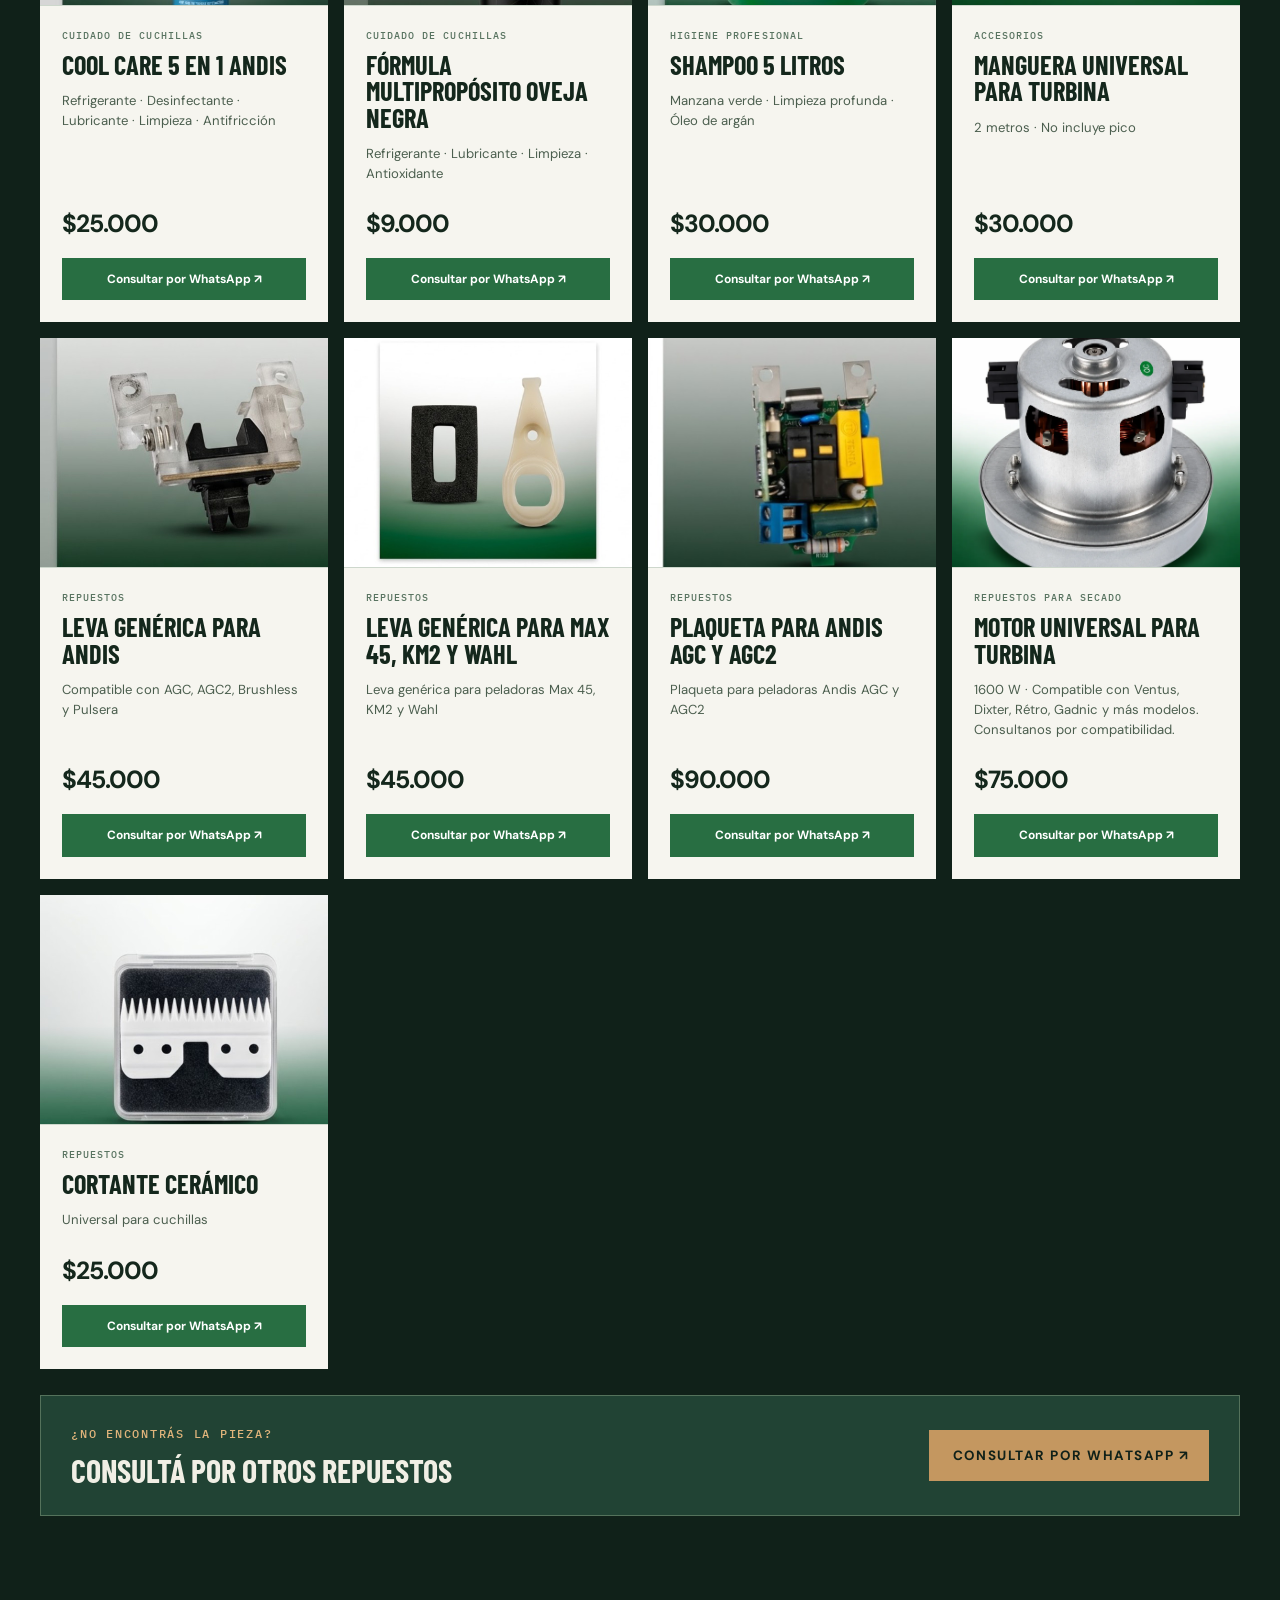
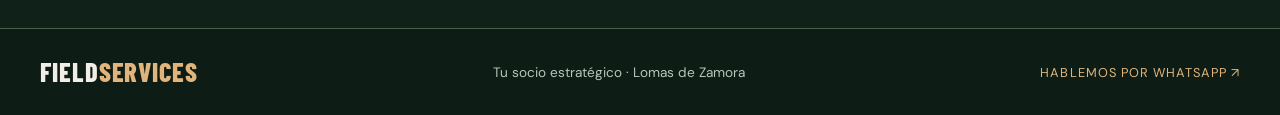
==== commit 67ec67b7: "Show appointment-only service in Lomas de Zamora" ====
--- a/index.html
+++ b/index.html
@@ -74,7 +74,7 @@
         <div class="hero-copy">
           <span class="eyebrow">FieldServices / Tu socio estratégico</span>
           <h1 id="titulo-principal">Fabricación, venta y <em>servicio técnico</em> de herramientas para peluquería canina y grandes animales</h1>
-          <p class="hero-sub">Soluciones para que tus herramientas sigan trabajando: secado profesional, afilado y servicio técnico multimarca.</p>
+          <p class="hero-sub">Soluciones para que tus herramientas sigan trabajando: secado profesional, afilado y servicio técnico multimarca. Atención con cita previa en Lomas de Zamora.</p>
           <a class="button" href="#servicios">Nuestros servicios <svg viewBox="0 0 24 24" fill="none" stroke="currentColor" stroke-width="2" aria-hidden="true"><path d="M4 12h15m-6-6 6 6-6 6"/></svg></a>
         </div>
         <div class="hero-visual">
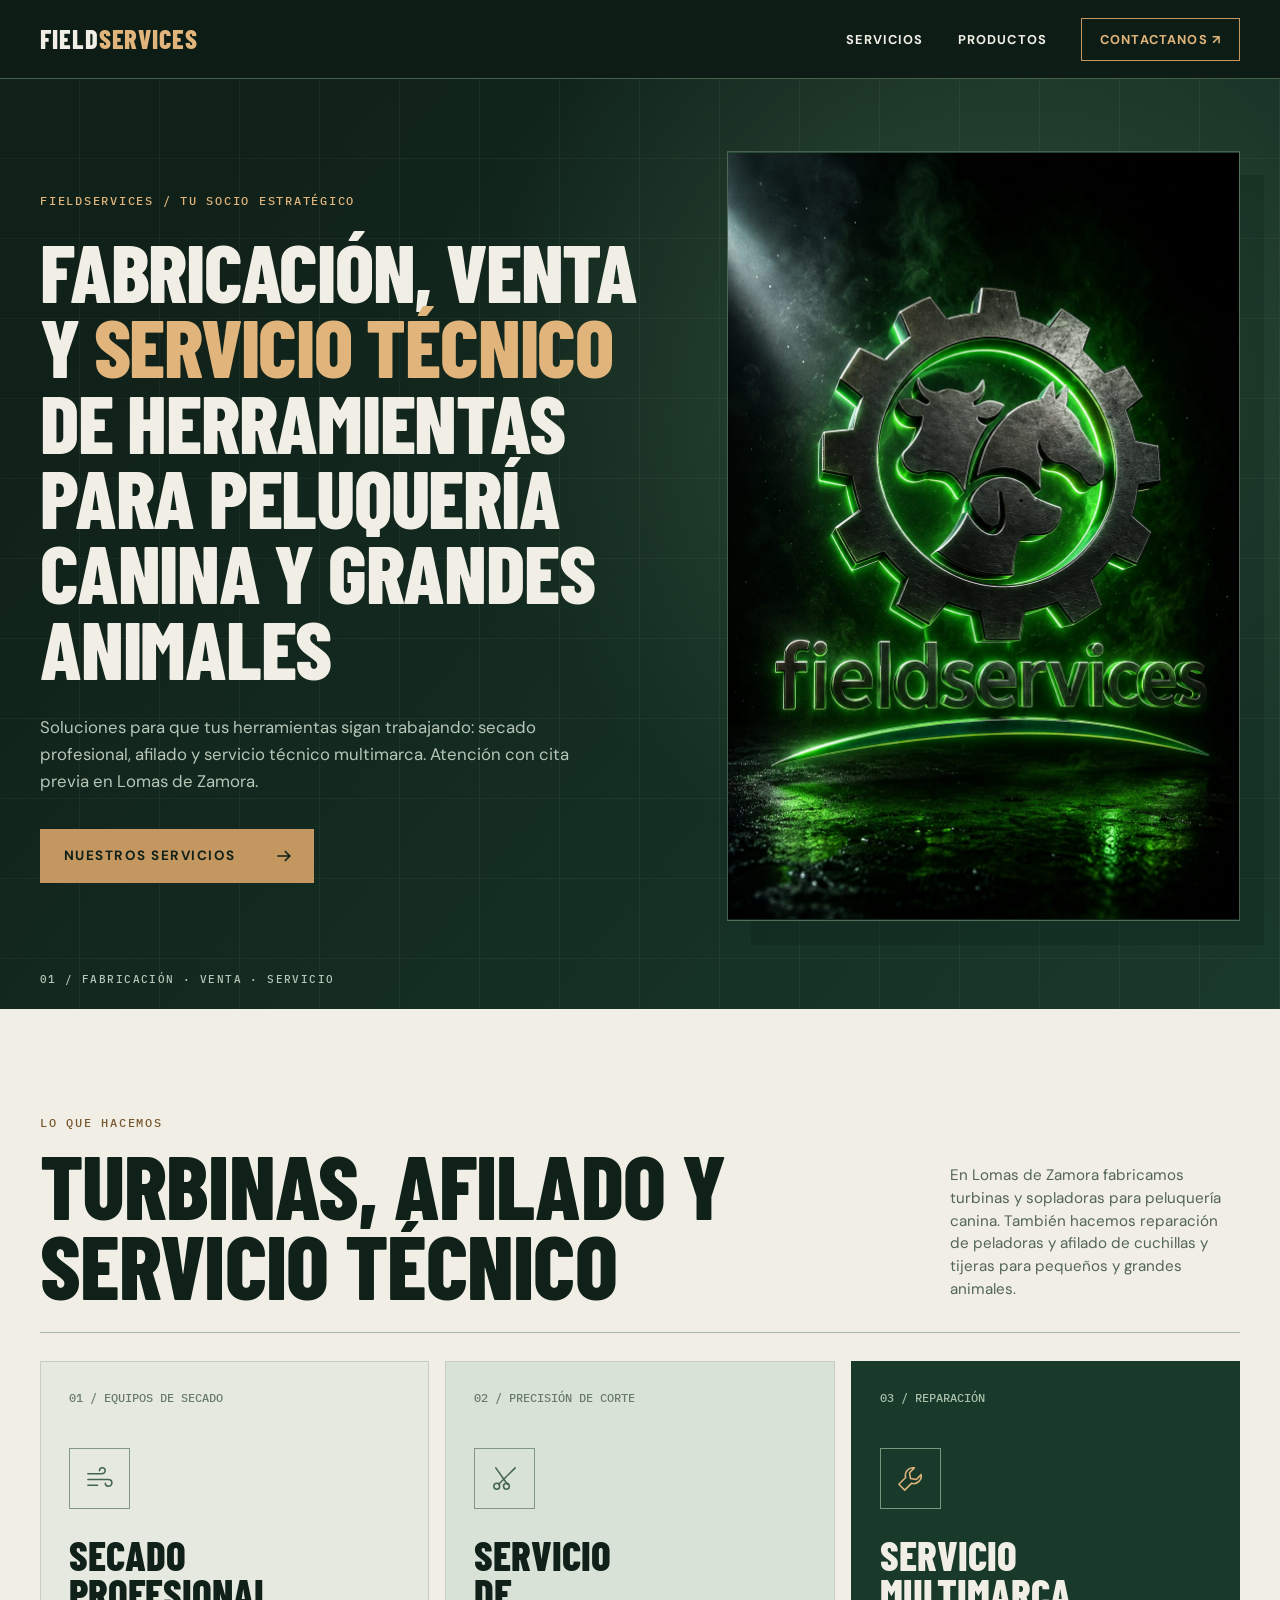
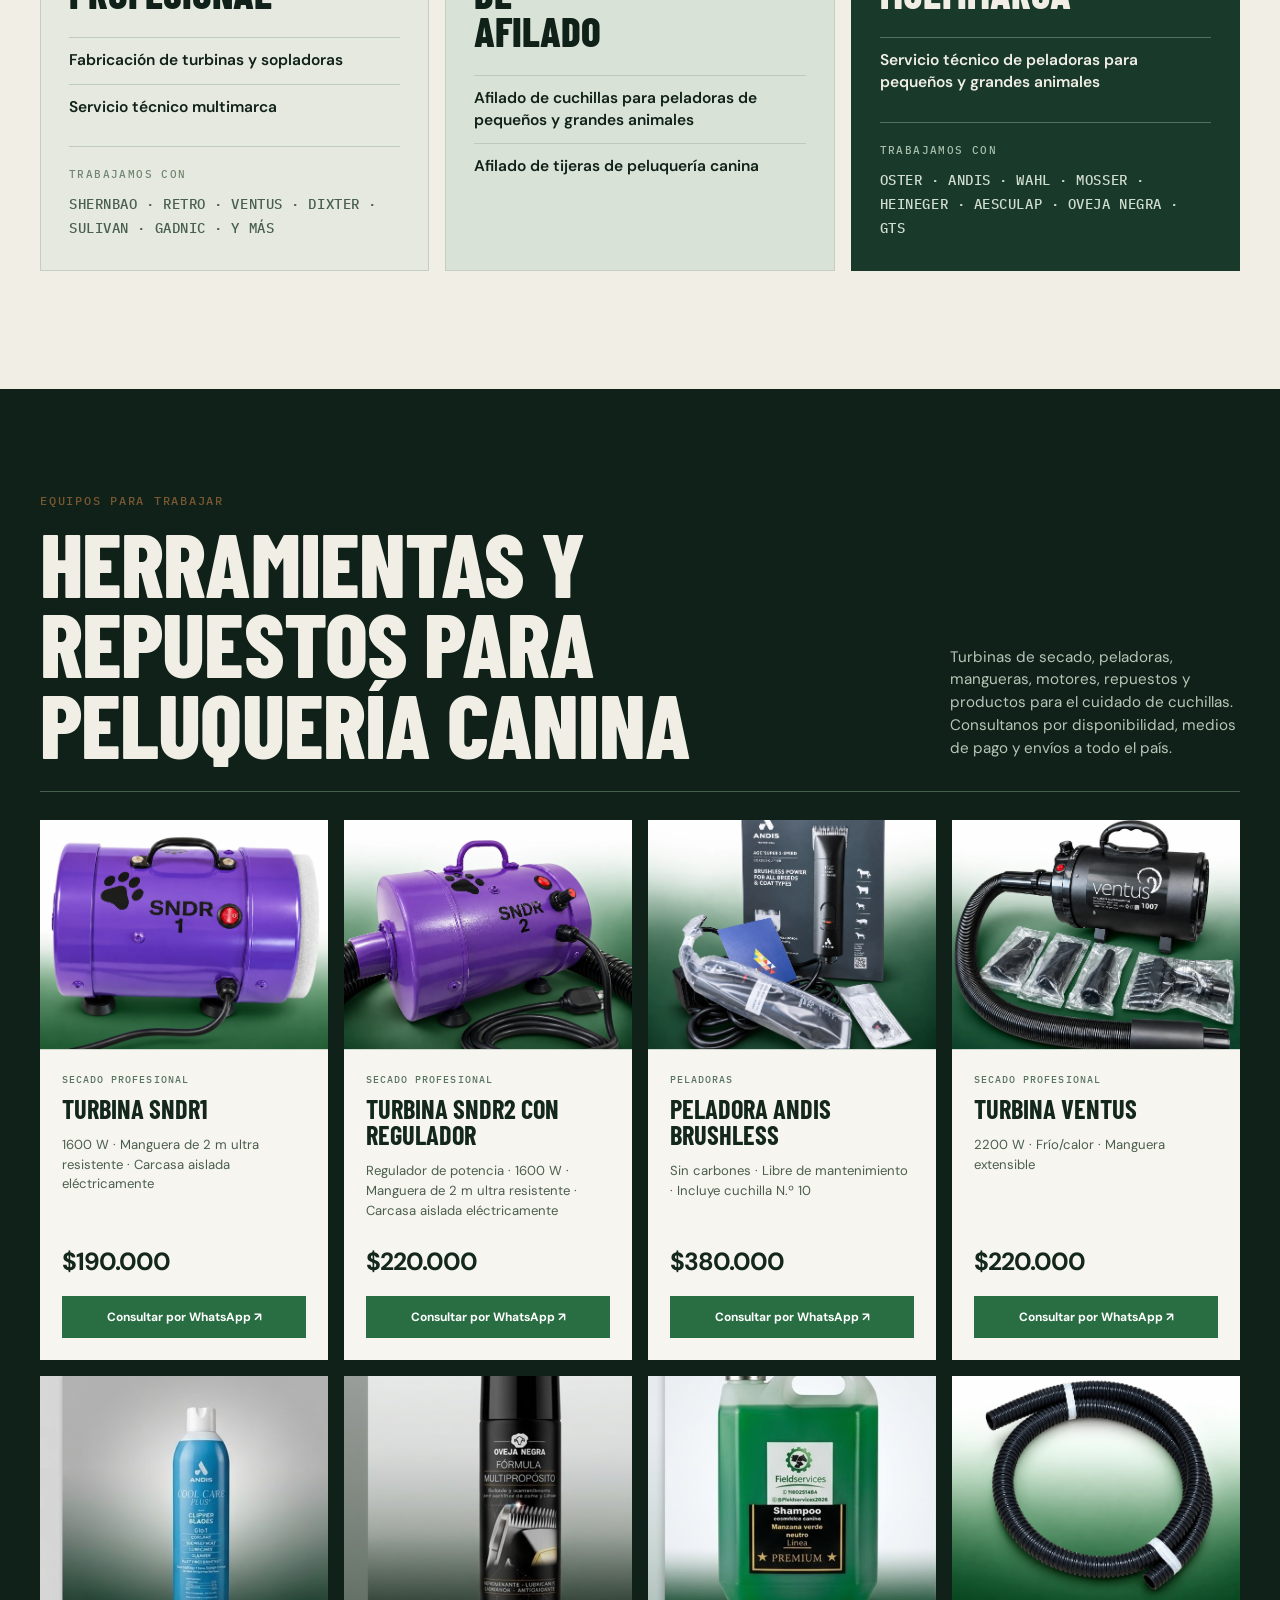
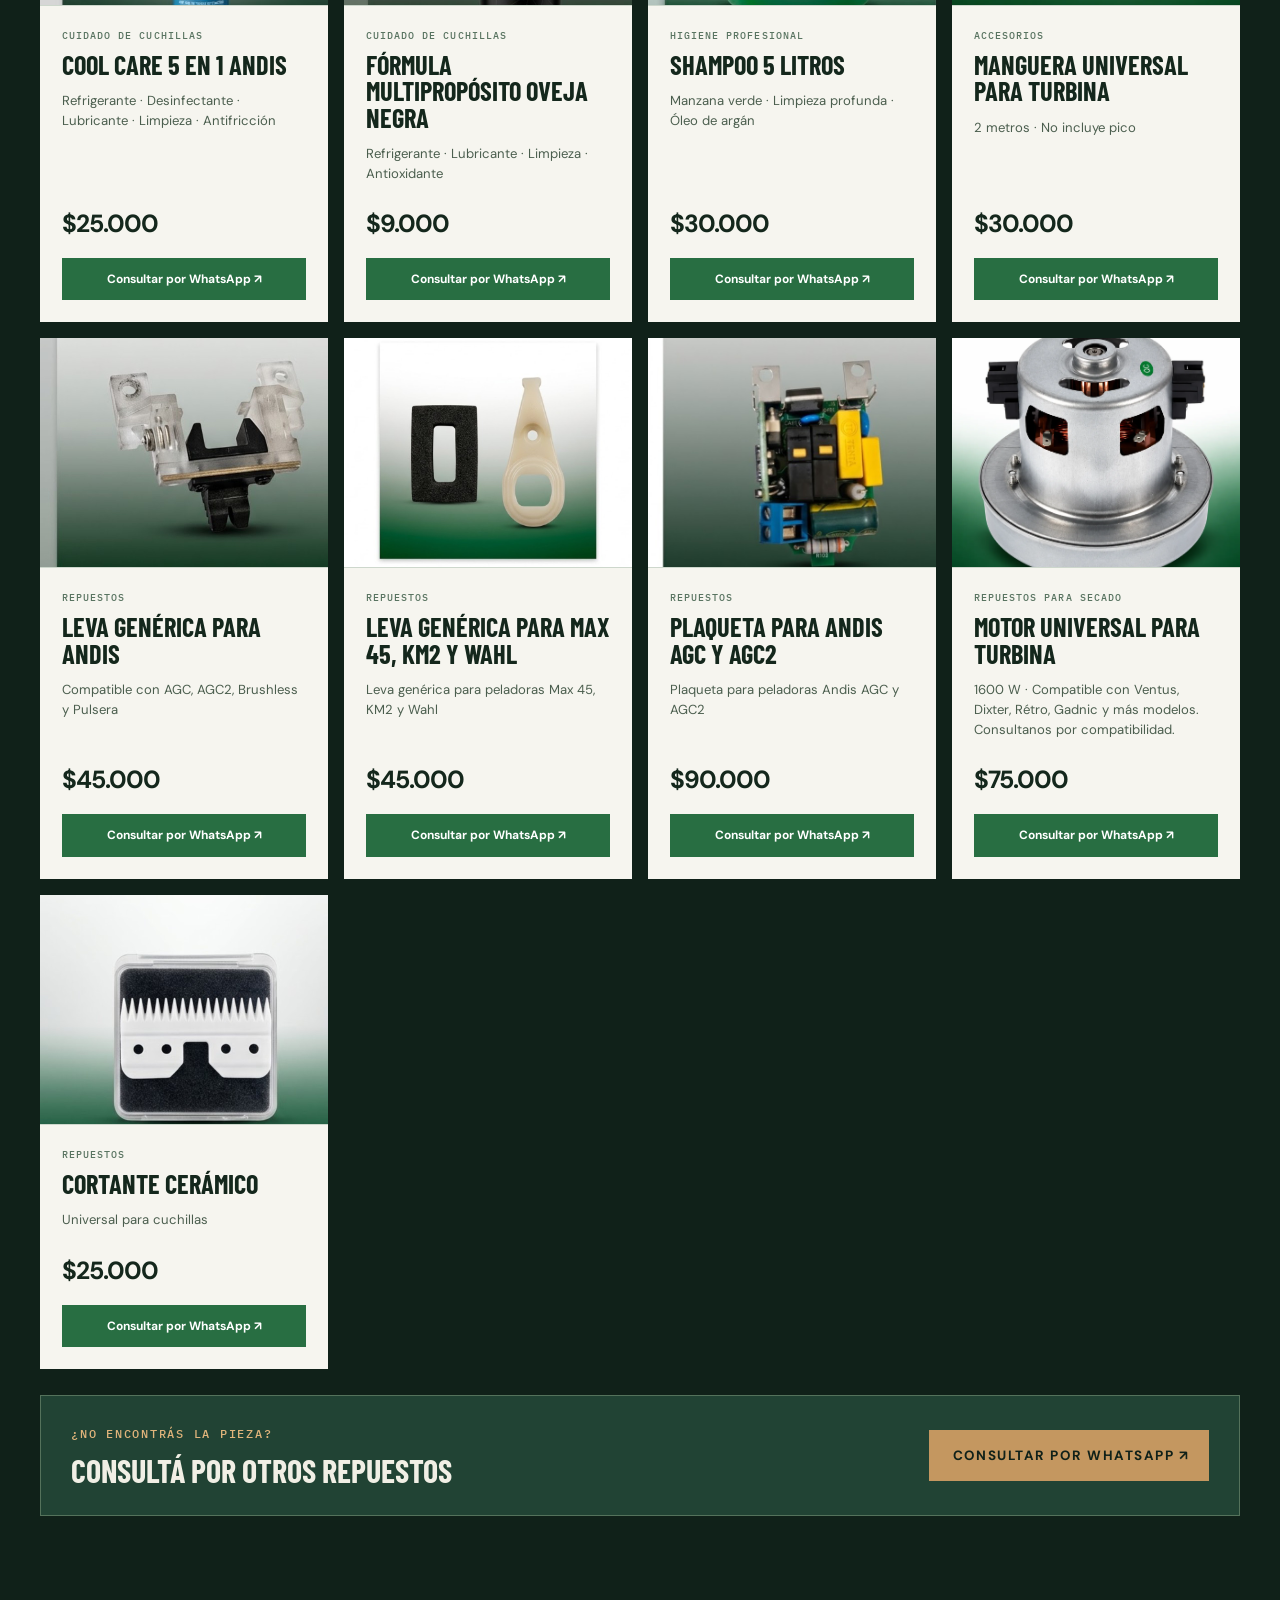
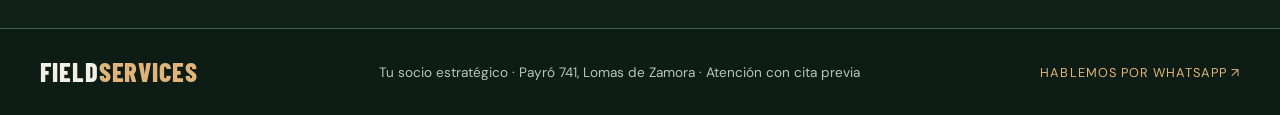
==== commit cc53592a: "Publish FieldServices appointment address and local business data" ====
--- a/index.html
+++ b/index.html
@@ -20,11 +20,18 @@
     "@context": "https://schema.org",
     "@graph": [
       {
-        "@type": "Organization",
+        "@type": "LocalBusiness",
         "@id": "https://fieldservicestaller.ar/#organizacion",
         "name": "FieldServices",
         "url": "https://fieldservicestaller.ar/",
         "description": "Fabricación y venta de turbinas para peluquería canina, afilado de cuchillas y tijeras y servicio técnico multimarca de peladoras y equipos de secado.",
+        "address": {
+          "@type": "PostalAddress",
+          "streetAddress": "Payró 741",
+          "addressLocality": "Lomas de Zamora",
+          "addressRegion": "Provincia de Buenos Aires",
+          "addressCountry": "AR"
+        },
         "telephone": "+54 9 11 6025-1484",
         "logo": "https://fieldservicestaller.ar/preview/hero-fieldservices.jpg"
       },
@@ -116,6 +123,6 @@
       </div>
     </section>
   </main>
-  <footer class="footer"><div class="wrap footer-inner"><a class="brand" href="#inicio">FIELD<span>SERVICES</span></a><p>Tu socio estratégico · Lomas de Zamora</p><a href="https://wa.me/5491160251484" target="_blank" rel="noopener noreferrer">Hablemos por WhatsApp ↗</a></div></footer>
+  <footer class="footer"><div class="wrap footer-inner"><a class="brand" href="#inicio">FIELD<span>SERVICES</span></a><p>Tu socio estratégico · Payró 741, Lomas de Zamora · Atención con cita previa</p><a href="https://wa.me/5491160251484" target="_blank" rel="noopener noreferrer">Hablemos por WhatsApp ↗</a></div></footer>
 </body>
 </html>
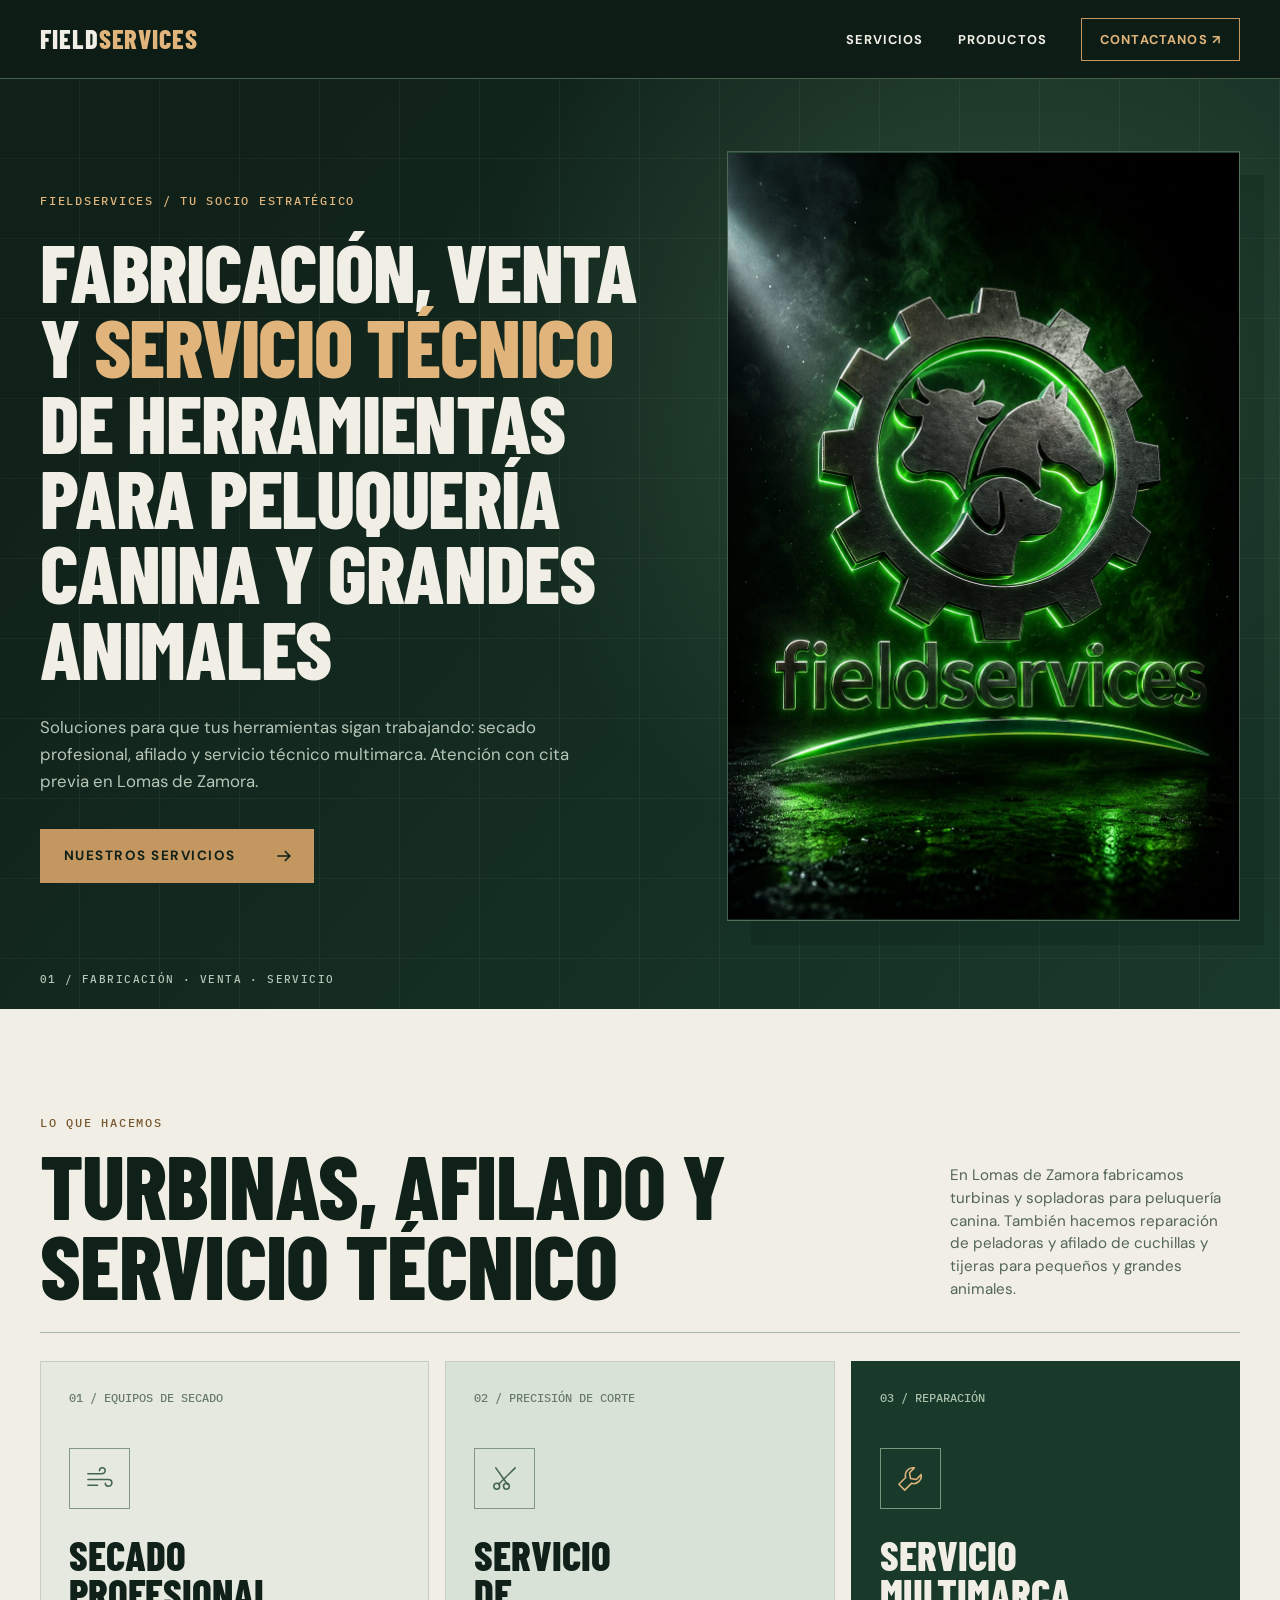
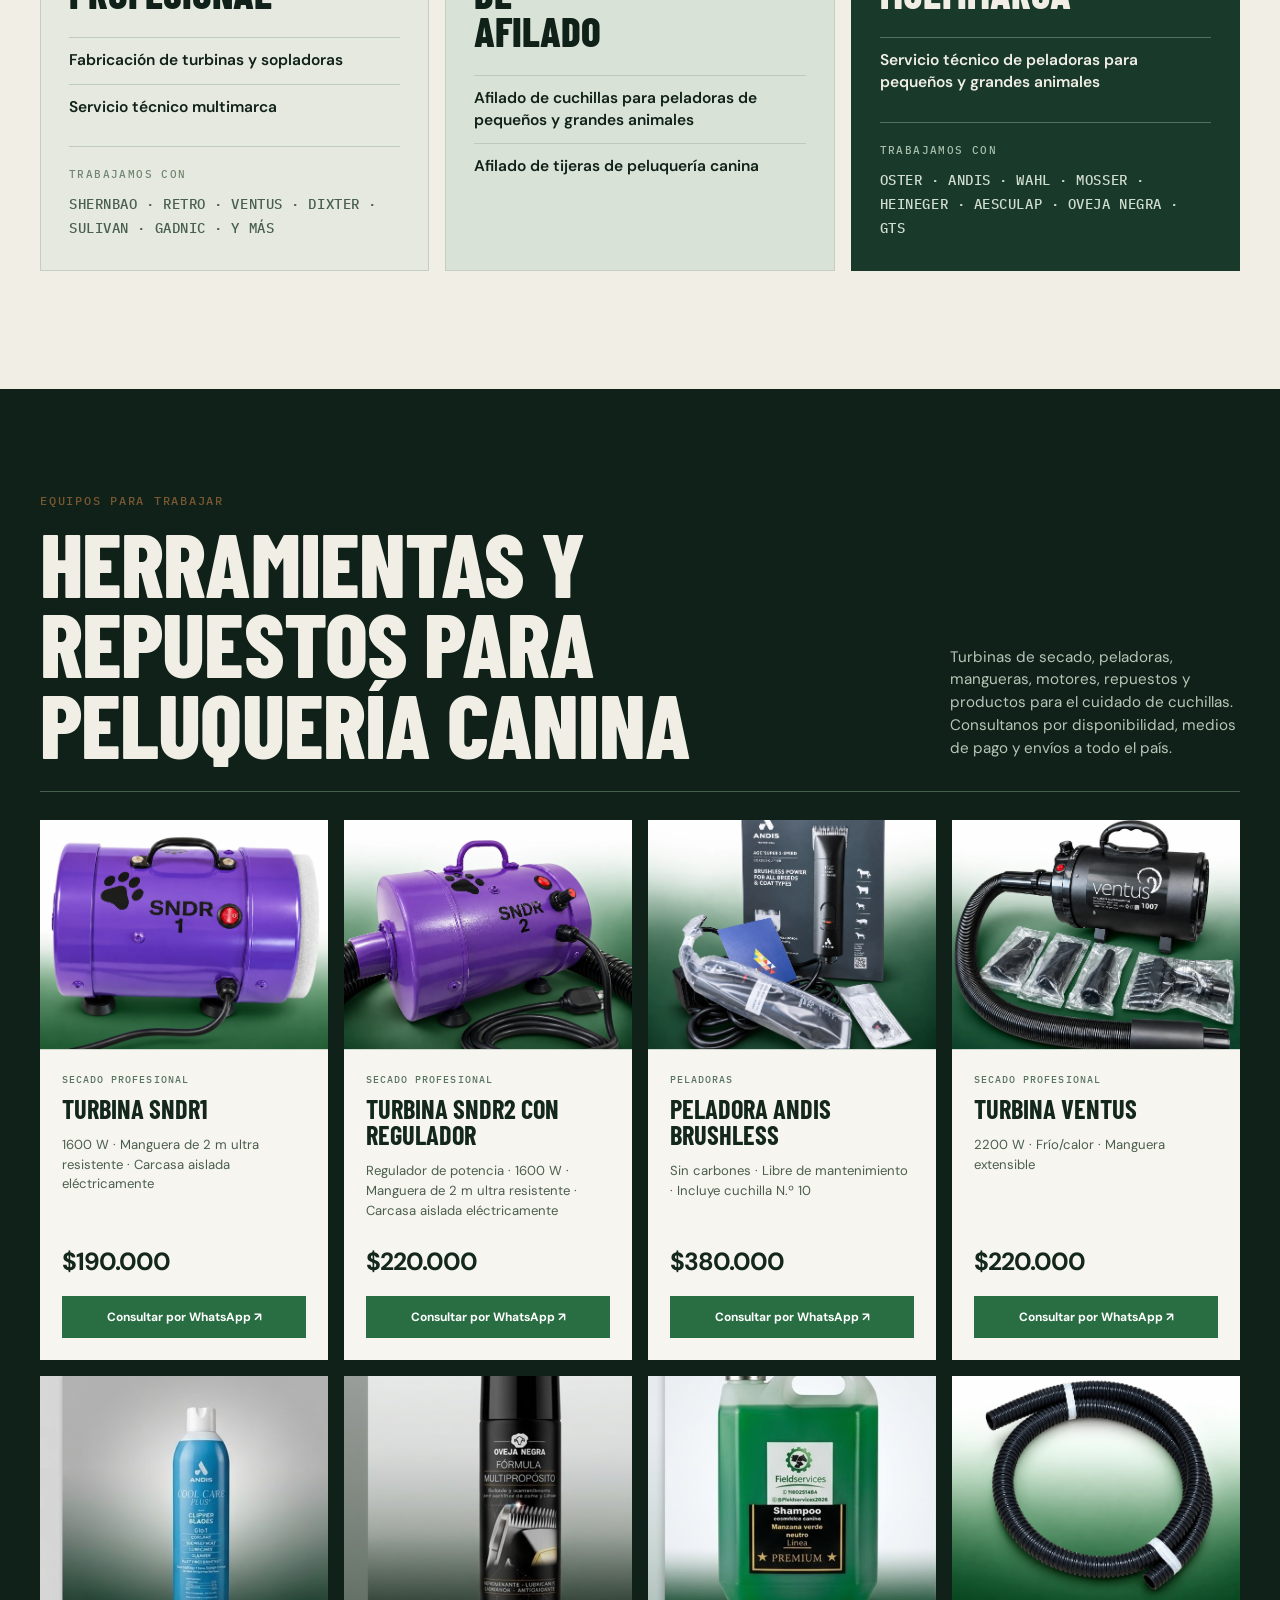
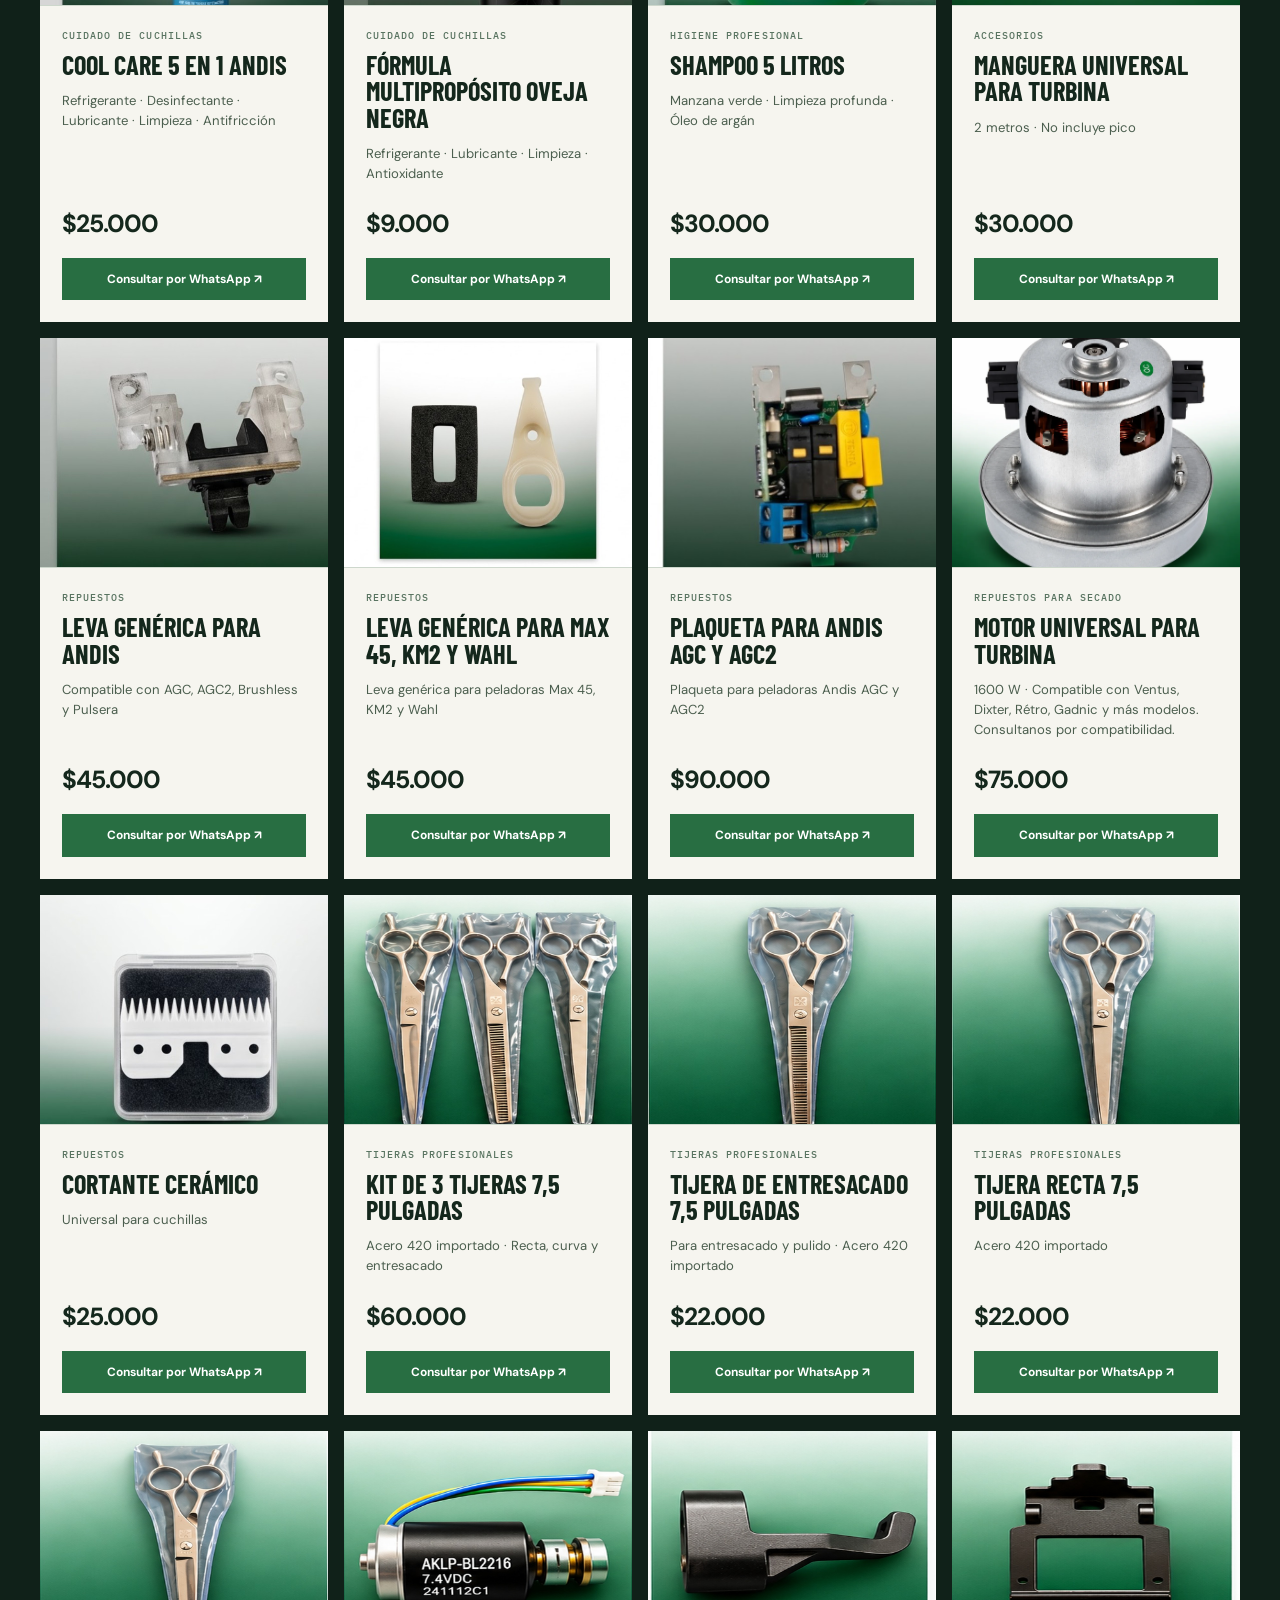
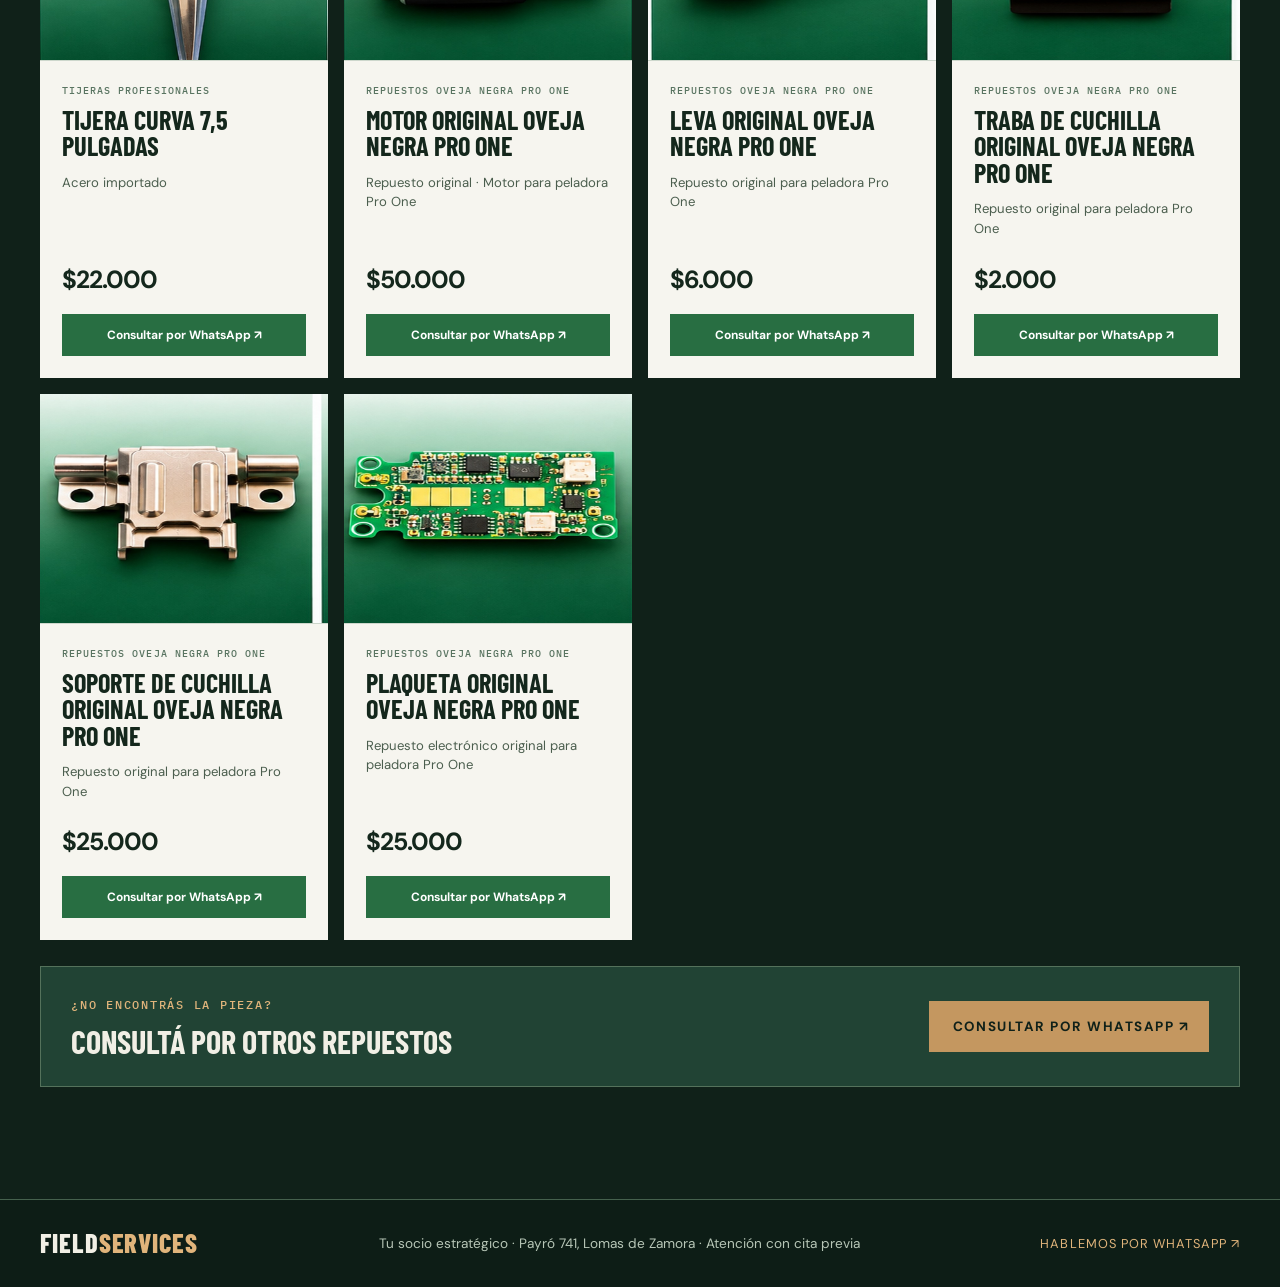
==== commit 008cc259: "Agregar nueve productos nuevos al catálogo Fieldservices" ====
--- a/index.html
+++ b/index.html
@@ -30,7 +30,13 @@
           "streetAddress": "Payró 741",
           "addressLocality": "Lomas de Zamora",
           "addressRegion": "Provincia de Buenos Aires",
+          "postalCode": "B1832CFO",
           "addressCountry": "AR"
+        },
+        "geo": {
+          "@type": "GeoCoordinates",
+          "latitude": -34.7494238,
+          "longitude": -58.4165916
         },
         "telephone": "+54 9 11 6025-1484",
         "logo": "https://fieldservicestaller.ar/preview/hero-fieldservices.jpg"
@@ -117,6 +123,15 @@
           <article class="product"><div class="product-media photo photo-plaqueta" role="img" aria-label="Imagen de Plaqueta para Andis AGC y AGC2"><img src="preview/productos/plaqueta-andis-agc.jpg" alt="" loading="lazy" width="1152" height="1536"></div><div class="product-body"><p class="product-type">Repuestos</p><h3>Plaqueta para Andis AGC y AGC2</h3><p class="product-spec">Plaqueta para peladoras Andis AGC y AGC2</p><p class="product-price">$90.000</p><a class="product-cta" href="https://wa.me/5491160251484?text=Hola%2C%20quiero%20consultar%20por%20Plaqueta%20para%20Andis%20AGC%20y%20AGC2%20de%20%2490.000" target="_blank" rel="noopener noreferrer">Consultar por WhatsApp ↗</a></div></article>
           <article class="product"><div class="product-media photo photo-clean" role="img" aria-label="Foto de motor universal para turbina"><img src="preview/productos/motor-universal-turbina.webp" alt="" loading="lazy" width="1254" height="1254"></div><div class="product-body"><p class="product-type">Repuestos para secado</p><h3>Motor universal para turbina</h3><p class="product-spec">1600 W · Compatible con Ventus, Dixter, Rétro, Gadnic y más modelos. Consultanos por compatibilidad.</p><p class="product-price">$75.000</p><a class="product-cta" href="https://wa.me/5491160251484?text=Hola%2C%20quiero%20consultar%20por%20el%20motor%20universal%20para%20turbina%20de%201600%20W%20de%20%2475.000" target="_blank" rel="noopener noreferrer">Consultar por WhatsApp ↗</a></div></article>
           <article class="product"><div class="product-media photo" role="img" aria-label="Imagen de Cortante cerámico"><img src="preview/productos/cortante-ceramico.jpg" alt="" loading="lazy" width="1152" height="1536"></div><div class="product-body"><p class="product-type">Repuestos</p><h3>Cortante cerámico</h3><p class="product-spec">Universal para cuchillas</p><p class="product-price">$25.000</p><a class="product-cta" href="https://wa.me/5491160251484?text=Hola%2C%20quiero%20consultar%20por%20el%20Cortante%20cer%C3%A1mico%20universal%20de%20%2425.000" target="_blank" rel="noopener noreferrer">Consultar por WhatsApp ↗</a></div></article>
+          <article class="product"><div class="product-media photo photo-clean" role="img" aria-label="Foto de Kit de 3 tijeras 7,5 pulgadas"><img src="preview/productos/kit_tijeras_75.jpg" alt="" loading="lazy" width="1200" height="1200"></div><div class="product-body"><p class="product-type">Tijeras profesionales</p><h3>Kit de 3 tijeras 7,5 pulgadas</h3><p class="product-spec">Acero 420 importado · Recta, curva y entresacado</p><p class="product-price">$60.000</p><a class="product-cta" href="https://wa.me/5491160251484?text=Hola%2C%20quiero%20consultar%20por%20Kit%20de%203%20tijeras%207%2C5%20pulgadas%20de%20%2460.000" target="_blank" rel="noopener noreferrer">Consultar por WhatsApp ↗</a></div></article>
+          <article class="product"><div class="product-media photo photo-clean" role="img" aria-label="Foto de Tijera de entresacado 7,5 pulgadas"><img src="preview/productos/tijera_entresacado_75.jpg" alt="" loading="lazy" width="1200" height="1200"></div><div class="product-body"><p class="product-type">Tijeras profesionales</p><h3>Tijera de entresacado 7,5 pulgadas</h3><p class="product-spec">Para entresacado y pulido · Acero 420 importado</p><p class="product-price">$22.000</p><a class="product-cta" href="https://wa.me/5491160251484?text=Hola%2C%20quiero%20consultar%20por%20Tijera%20de%20entresacado%207%2C5%20pulgadas%20de%20%2422.000" target="_blank" rel="noopener noreferrer">Consultar por WhatsApp ↗</a></div></article>
+          <article class="product"><div class="product-media photo photo-clean" role="img" aria-label="Foto de Tijera recta 7,5 pulgadas"><img src="preview/productos/tijera_recta_75.jpg" alt="" loading="lazy" width="1200" height="1200"></div><div class="product-body"><p class="product-type">Tijeras profesionales</p><h3>Tijera recta 7,5 pulgadas</h3><p class="product-spec">Acero 420 importado</p><p class="product-price">$22.000</p><a class="product-cta" href="https://wa.me/5491160251484?text=Hola%2C%20quiero%20consultar%20por%20Tijera%20recta%207%2C5%20pulgadas%20de%20%2422.000" target="_blank" rel="noopener noreferrer">Consultar por WhatsApp ↗</a></div></article>
+          <article class="product"><div class="product-media photo photo-clean" role="img" aria-label="Foto de Tijera curva 7,5 pulgadas"><img src="preview/productos/tijera_curva_75.jpg" alt="" loading="lazy" width="1200" height="1200"></div><div class="product-body"><p class="product-type">Tijeras profesionales</p><h3>Tijera curva 7,5 pulgadas</h3><p class="product-spec">Acero importado</p><p class="product-price">$22.000</p><a class="product-cta" href="https://wa.me/5491160251484?text=Hola%2C%20quiero%20consultar%20por%20Tijera%20curva%207%2C5%20pulgadas%20de%20%2422.000" target="_blank" rel="noopener noreferrer">Consultar por WhatsApp ↗</a></div></article>
+          <article class="product"><div class="product-media photo photo-clean" role="img" aria-label="Foto de Motor original Oveja Negra Pro One"><img src="preview/productos/motor_oveja_negra_pro_one.jpg" alt="" loading="lazy" width="1200" height="1200"></div><div class="product-body"><p class="product-type">Repuestos Oveja Negra Pro One</p><h3>Motor original Oveja Negra Pro One</h3><p class="product-spec">Repuesto original · Motor para peladora Pro One</p><p class="product-price">$50.000</p><a class="product-cta" href="https://wa.me/5491160251484?text=Hola%2C%20quiero%20consultar%20por%20Motor%20original%20Oveja%20Negra%20Pro%20One%20de%20%2450.000" target="_blank" rel="noopener noreferrer">Consultar por WhatsApp ↗</a></div></article>
+          <article class="product"><div class="product-media photo photo-clean" role="img" aria-label="Foto de Leva original Oveja Negra Pro One"><img src="preview/productos/leva_oveja_negra_pro_one.jpg" alt="" loading="lazy" width="1200" height="1200"></div><div class="product-body"><p class="product-type">Repuestos Oveja Negra Pro One</p><h3>Leva original Oveja Negra Pro One</h3><p class="product-spec">Repuesto original para peladora Pro One</p><p class="product-price">$6.000</p><a class="product-cta" href="https://wa.me/5491160251484?text=Hola%2C%20quiero%20consultar%20por%20Leva%20original%20Oveja%20Negra%20Pro%20One%20de%20%246.000" target="_blank" rel="noopener noreferrer">Consultar por WhatsApp ↗</a></div></article>
+          <article class="product"><div class="product-media photo photo-clean" role="img" aria-label="Foto de Traba de cuchilla original Oveja Negra Pro One"><img src="preview/productos/traba_cuchilla_oveja_negra_pro_one.jpg" alt="" loading="lazy" width="1200" height="1200"></div><div class="product-body"><p class="product-type">Repuestos Oveja Negra Pro One</p><h3>Traba de cuchilla original Oveja Negra Pro One</h3><p class="product-spec">Repuesto original para peladora Pro One</p><p class="product-price">$2.000</p><a class="product-cta" href="https://wa.me/5491160251484?text=Hola%2C%20quiero%20consultar%20por%20Traba%20de%20cuchilla%20original%20Oveja%20Negra%20Pro%20One%20de%20%242.000" target="_blank" rel="noopener noreferrer">Consultar por WhatsApp ↗</a></div></article>
+          <article class="product"><div class="product-media photo photo-clean" role="img" aria-label="Foto de Soporte de cuchilla original Oveja Negra Pro One"><img src="preview/productos/soporte_cuchilla_oveja_negra_pro_one.jpg" alt="" loading="lazy" width="1200" height="1200"></div><div class="product-body"><p class="product-type">Repuestos Oveja Negra Pro One</p><h3>Soporte de cuchilla original Oveja Negra Pro One</h3><p class="product-spec">Repuesto original para peladora Pro One</p><p class="product-price">$25.000</p><a class="product-cta" href="https://wa.me/5491160251484?text=Hola%2C%20quiero%20consultar%20por%20Soporte%20de%20cuchilla%20original%20Oveja%20Negra%20Pro%20One%20de%20%2425.000" target="_blank" rel="noopener noreferrer">Consultar por WhatsApp ↗</a></div></article>
+          <article class="product"><div class="product-media photo photo-clean" role="img" aria-label="Foto de Plaqueta original Oveja Negra Pro One"><img src="preview/productos/plaqueta_oveja_negra_pro_one.jpg" alt="" loading="lazy" width="1200" height="1200"></div><div class="product-body"><p class="product-type">Repuestos Oveja Negra Pro One</p><h3>Plaqueta original Oveja Negra Pro One</h3><p class="product-spec">Repuesto electrónico original para peladora Pro One</p><p class="product-price">$25.000</p><a class="product-cta" href="https://wa.me/5491160251484?text=Hola%2C%20quiero%20consultar%20por%20Plaqueta%20original%20Oveja%20Negra%20Pro%20One%20de%20%2425.000" target="_blank" rel="noopener noreferrer">Consultar por WhatsApp ↗</a></div></article>
         </div>
         <div class="other-parts"><div><span class="eyebrow">¿No encontrás la pieza?</span><h3>Consultá por otros repuestos</h3></div><a class="button" href="https://wa.me/5491160251484?text=Hola%2C%20quiero%20consultar%20por%20otros%20repuestos" target="_blank" rel="noopener noreferrer">Consultar por WhatsApp ↗</a></div>
         
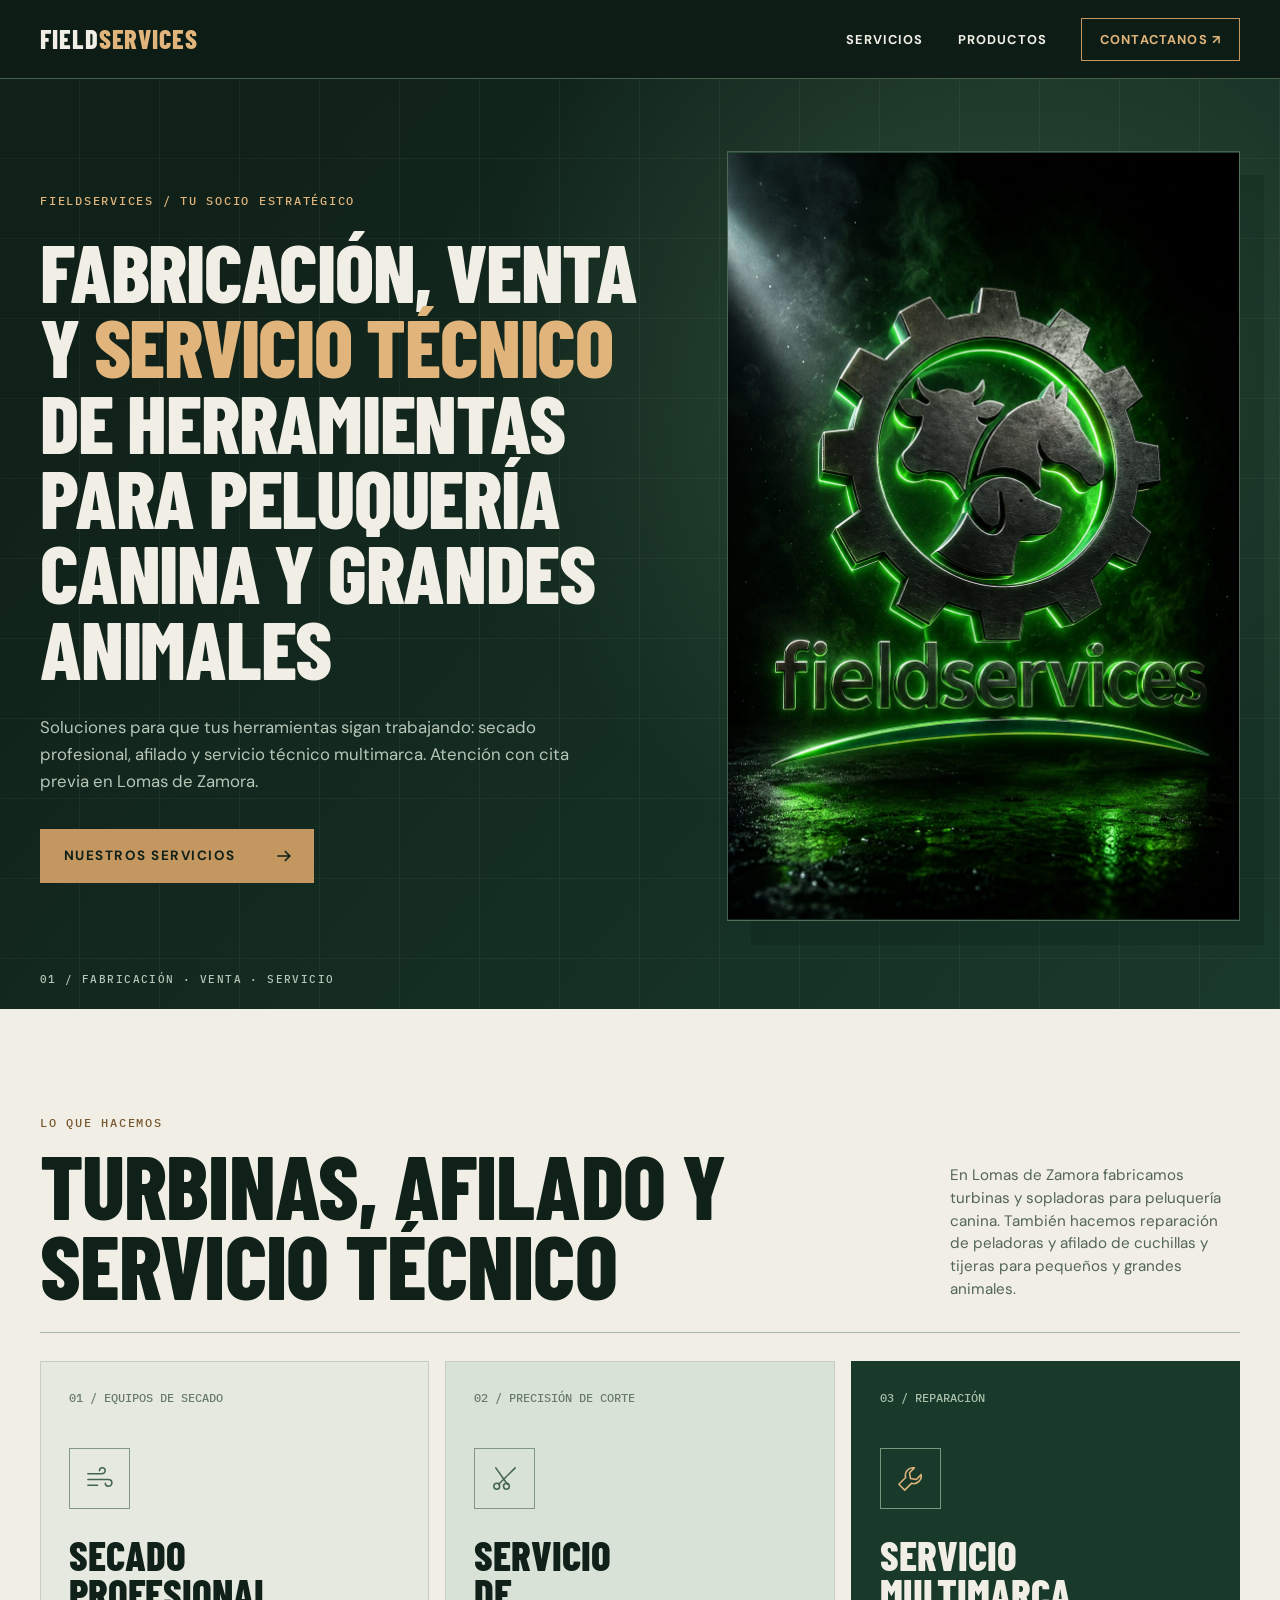
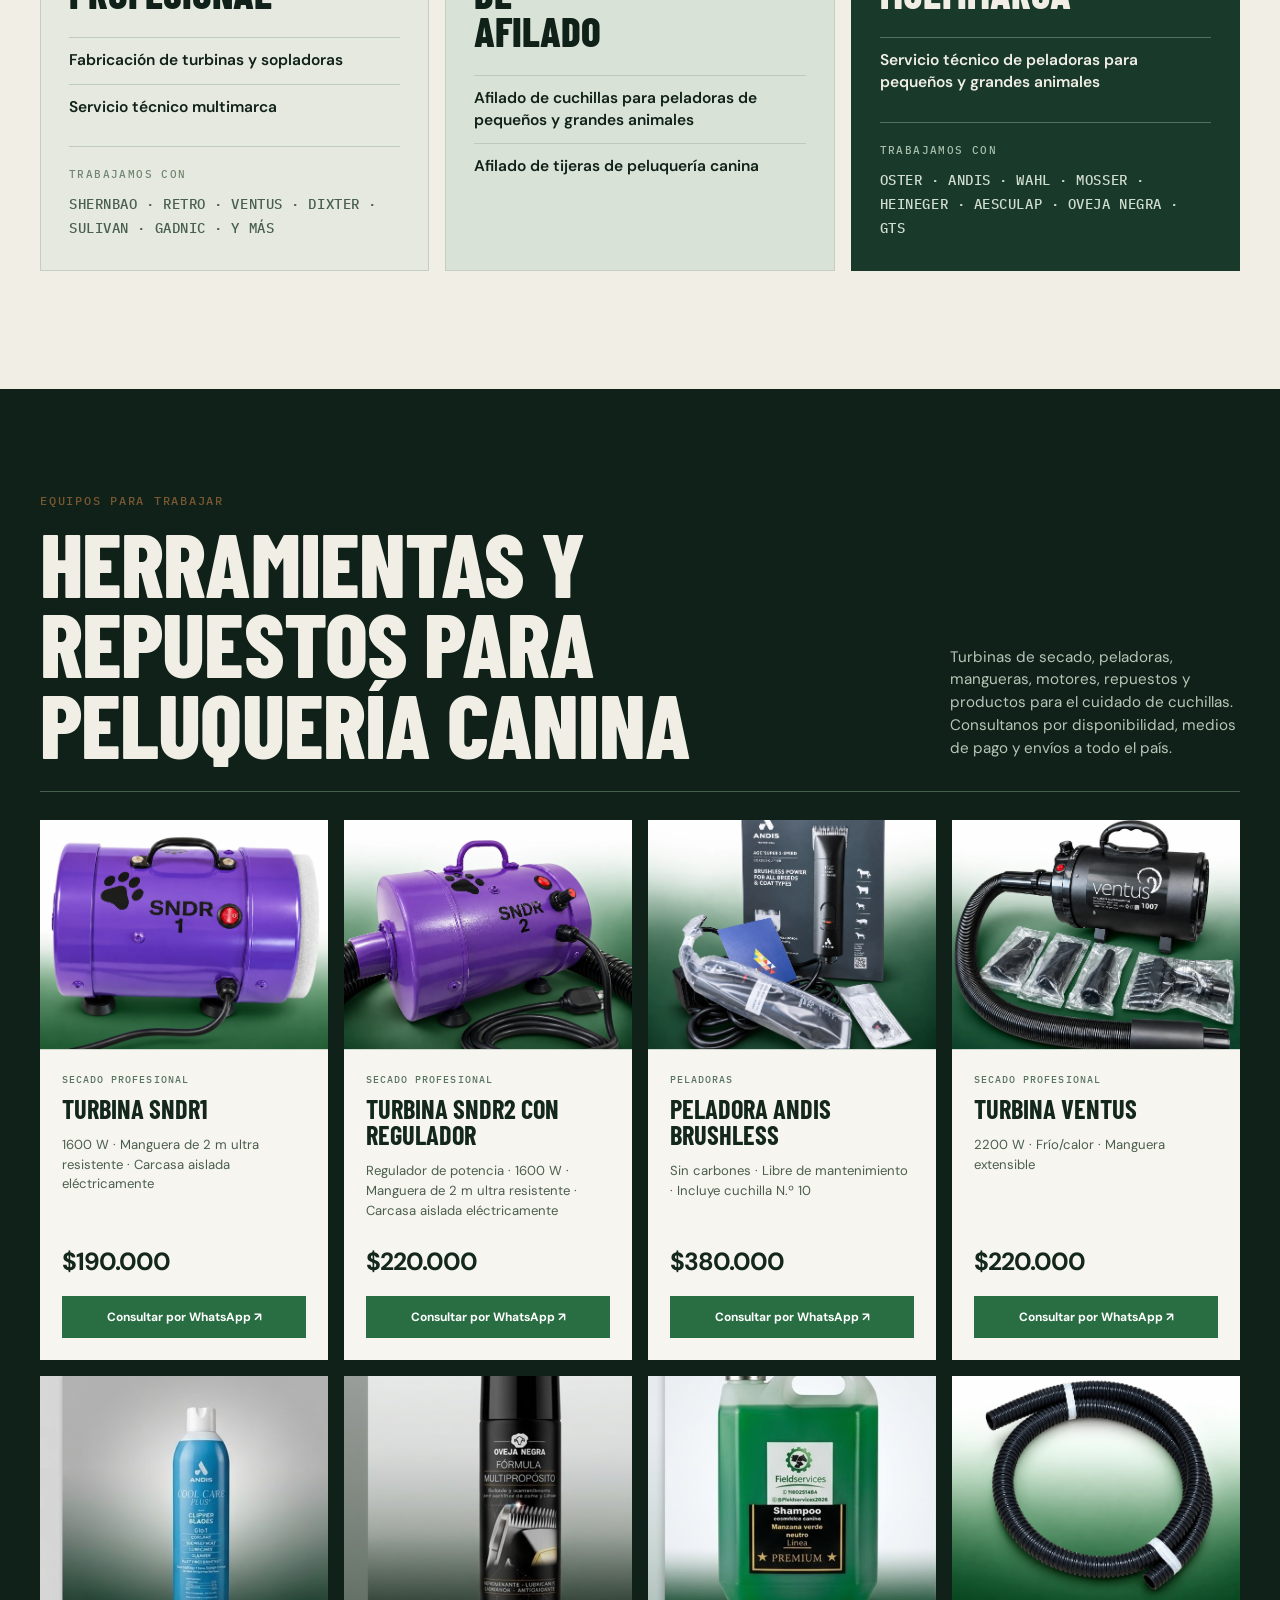
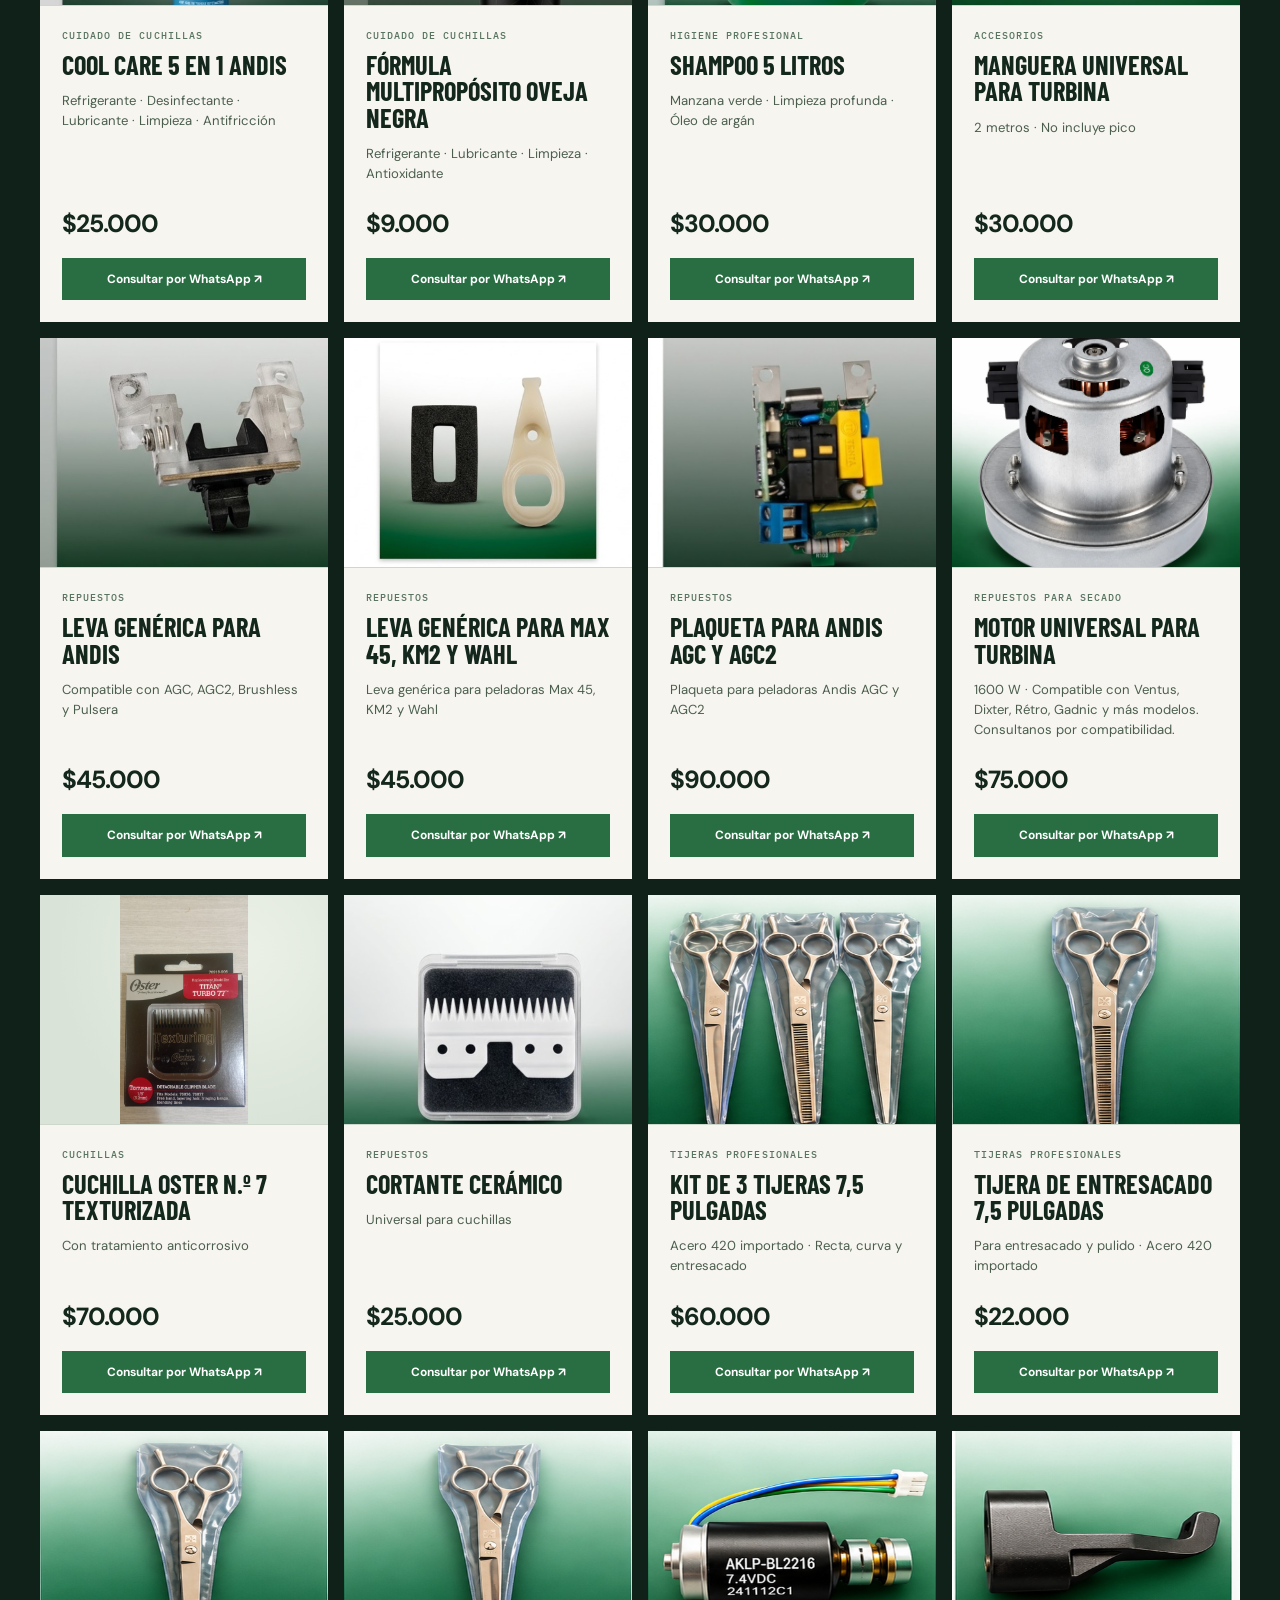
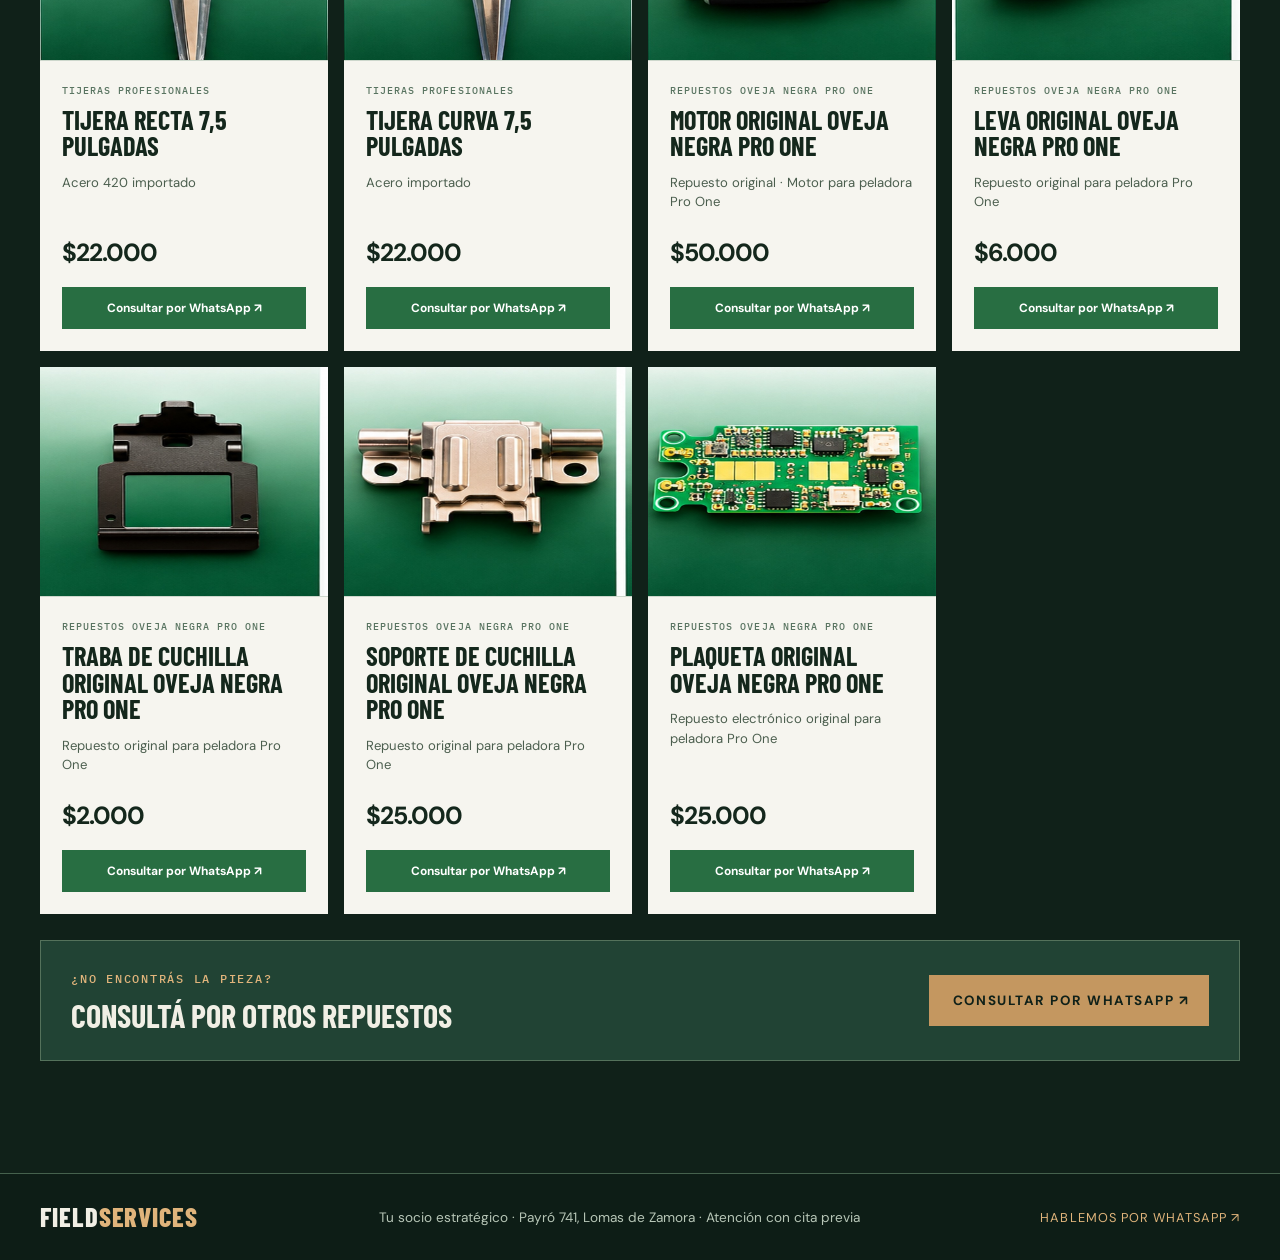
==== commit 7e3abe21: "Agregar cuchilla Oster N.º 7 texturizada al catálogo" ====
--- a/index.html
+++ b/index.html
@@ -70,6 +70,14 @@
     @media(max-width:960px){.hero-inner{grid-template-columns:1fr 1fr;gap:30px;min-height:570px}.hero h1{font-size:clamp(3rem,6vw,5rem)}.cards{grid-template-columns:1fr 1fr}.card{min-height:460px}.card:last-child{grid-column:1/-1;min-height:390px}}
     @media(max-width:680px){html{scroll-padding-top:104px}.wrap{width:min(100% - 36px,var(--wrap))}.header-inner{min-height:104px;flex-wrap:wrap;align-content:center;gap:11px;padding-block:10px}.brand{font-size:1.35rem}.header-right{width:100%;gap:12px;justify-content:space-between}.header-right a{font-size:.68rem}.header-right .header-contact{padding:7px 9px;font-size:.66rem}.hero-inner{grid-template-columns:1fr;padding:51px 0 66px;gap:45px}.hero h1{font-size:clamp(3.4rem,13vw,5.5rem);margin:18px 0 23px}.hero-sub{font-size:.95rem}.hero-visual{aspect-ratio:2/3;min-height:0}.hero-index{display:none}.services{padding:72px 0 82px}.products{padding:72px 0 82px}.product-grid{gap:10px}.product-media{height:180px}.product-media.photo img{top:-30%}.product-media.photo-max img{top:-5%}.product-media.photo-plaqueta img{top:-18%}.product-media.photo-clean img{top:0}.product-body{padding:16px}.product h3{font-size:1.4rem}.product-spec{font-size:.75rem}.product-price{font-size:1.3rem}.product-cta{font-size:.68rem;padding:12px 6px}.section-head{display:block}.section-head p{margin-top:20px}.cards{grid-template-columns:1fr}.card,.card:last-child{grid-column:auto;min-height:0;padding:25px 26px 32px}.card-icon{margin:29px 0 25px}.card h3{max-width:none}.brands{margin-top:22px}.other-parts{align-items:flex-start;flex-direction:column;padding:22px}.other-parts .button{white-space:normal;width:100%}.footer-inner{align-items:flex-start;flex-direction:column}}
   </style>
+  <!-- Google tag (gtag.js) -->
+  <script async src="https://www.googletagmanager.com/gtag/js?id=G-JPZV0LSG6G"></script>
+  <script>
+    window.dataLayer = window.dataLayer || [];
+    function gtag(){dataLayer.push(arguments);}
+    gtag('js', new Date());
+    gtag('config', 'G-JPZV0LSG6G');
+  </script>
 </head>
 <body>
   <header class="site-header">
@@ -122,6 +130,7 @@
           <article class="product"><div class="product-media photo photo-max" role="img" aria-label="Imagen de Leva genérica para Max 45, KM2 y Wahl"><img src="preview/productos/leva-max45.jpg" alt="" loading="lazy" width="1152" height="1536"></div><div class="product-body"><p class="product-type">Repuestos</p><h3>Leva genérica para Max 45, KM2 y Wahl</h3><p class="product-spec">Leva genérica para peladoras Max 45, KM2 y Wahl</p><p class="product-price">$45.000</p><a class="product-cta" href="https://wa.me/5491160251484?text=Hola%2C%20quiero%20consultar%20por%20Leva%20gen%C3%A9rica%20para%20Max%2045%2C%20KM2%20y%20Wahl%20de%20%2445.000" target="_blank" rel="noopener noreferrer">Consultar por WhatsApp ↗</a></div></article>
           <article class="product"><div class="product-media photo photo-plaqueta" role="img" aria-label="Imagen de Plaqueta para Andis AGC y AGC2"><img src="preview/productos/plaqueta-andis-agc.jpg" alt="" loading="lazy" width="1152" height="1536"></div><div class="product-body"><p class="product-type">Repuestos</p><h3>Plaqueta para Andis AGC y AGC2</h3><p class="product-spec">Plaqueta para peladoras Andis AGC y AGC2</p><p class="product-price">$90.000</p><a class="product-cta" href="https://wa.me/5491160251484?text=Hola%2C%20quiero%20consultar%20por%20Plaqueta%20para%20Andis%20AGC%20y%20AGC2%20de%20%2490.000" target="_blank" rel="noopener noreferrer">Consultar por WhatsApp ↗</a></div></article>
           <article class="product"><div class="product-media photo photo-clean" role="img" aria-label="Foto de motor universal para turbina"><img src="preview/productos/motor-universal-turbina.webp" alt="" loading="lazy" width="1254" height="1254"></div><div class="product-body"><p class="product-type">Repuestos para secado</p><h3>Motor universal para turbina</h3><p class="product-spec">1600 W · Compatible con Ventus, Dixter, Rétro, Gadnic y más modelos. Consultanos por compatibilidad.</p><p class="product-price">$75.000</p><a class="product-cta" href="https://wa.me/5491160251484?text=Hola%2C%20quiero%20consultar%20por%20el%20motor%20universal%20para%20turbina%20de%201600%20W%20de%20%2475.000" target="_blank" rel="noopener noreferrer">Consultar por WhatsApp ↗</a></div></article>
+          <article class="product" id="cuchilla-oster-7-texturizada"><div class="product-media photo photo-clean" role="img" aria-label="Foto de Cuchilla Oster N.º 7 texturizada"><img src="preview/productos/cuchilla-oster-7-texturizada.jpg" alt="" loading="lazy" width="864" height="1536" style="object-fit:contain"></div><div class="product-body"><p class="product-type">Cuchillas</p><h3>Cuchilla Oster N.º 7 texturizada</h3><p class="product-spec">Con tratamiento anticorrosivo</p><p class="product-price">$70.000</p><a class="product-cta" href="https://wa.me/5491160251484?text=Hola%2C%20quiero%20consultar%20por%20la%20Cuchilla%20Oster%20N.%C2%BA%207%20texturizada%20de%20%2470.000" target="_blank" rel="noopener noreferrer">Consultar por WhatsApp ↗</a></div></article>
           <article class="product"><div class="product-media photo" role="img" aria-label="Imagen de Cortante cerámico"><img src="preview/productos/cortante-ceramico.jpg" alt="" loading="lazy" width="1152" height="1536"></div><div class="product-body"><p class="product-type">Repuestos</p><h3>Cortante cerámico</h3><p class="product-spec">Universal para cuchillas</p><p class="product-price">$25.000</p><a class="product-cta" href="https://wa.me/5491160251484?text=Hola%2C%20quiero%20consultar%20por%20el%20Cortante%20cer%C3%A1mico%20universal%20de%20%2425.000" target="_blank" rel="noopener noreferrer">Consultar por WhatsApp ↗</a></div></article>
           <article class="product"><div class="product-media photo photo-clean" role="img" aria-label="Foto de Kit de 3 tijeras 7,5 pulgadas"><img src="preview/productos/kit_tijeras_75.jpg" alt="" loading="lazy" width="1200" height="1200"></div><div class="product-body"><p class="product-type">Tijeras profesionales</p><h3>Kit de 3 tijeras 7,5 pulgadas</h3><p class="product-spec">Acero 420 importado · Recta, curva y entresacado</p><p class="product-price">$60.000</p><a class="product-cta" href="https://wa.me/5491160251484?text=Hola%2C%20quiero%20consultar%20por%20Kit%20de%203%20tijeras%207%2C5%20pulgadas%20de%20%2460.000" target="_blank" rel="noopener noreferrer">Consultar por WhatsApp ↗</a></div></article>
           <article class="product"><div class="product-media photo photo-clean" role="img" aria-label="Foto de Tijera de entresacado 7,5 pulgadas"><img src="preview/productos/tijera_entresacado_75.jpg" alt="" loading="lazy" width="1200" height="1200"></div><div class="product-body"><p class="product-type">Tijeras profesionales</p><h3>Tijera de entresacado 7,5 pulgadas</h3><p class="product-spec">Para entresacado y pulido · Acero 420 importado</p><p class="product-price">$22.000</p><a class="product-cta" href="https://wa.me/5491160251484?text=Hola%2C%20quiero%20consultar%20por%20Tijera%20de%20entresacado%207%2C5%20pulgadas%20de%20%2422.000" target="_blank" rel="noopener noreferrer">Consultar por WhatsApp ↗</a></div></article>
